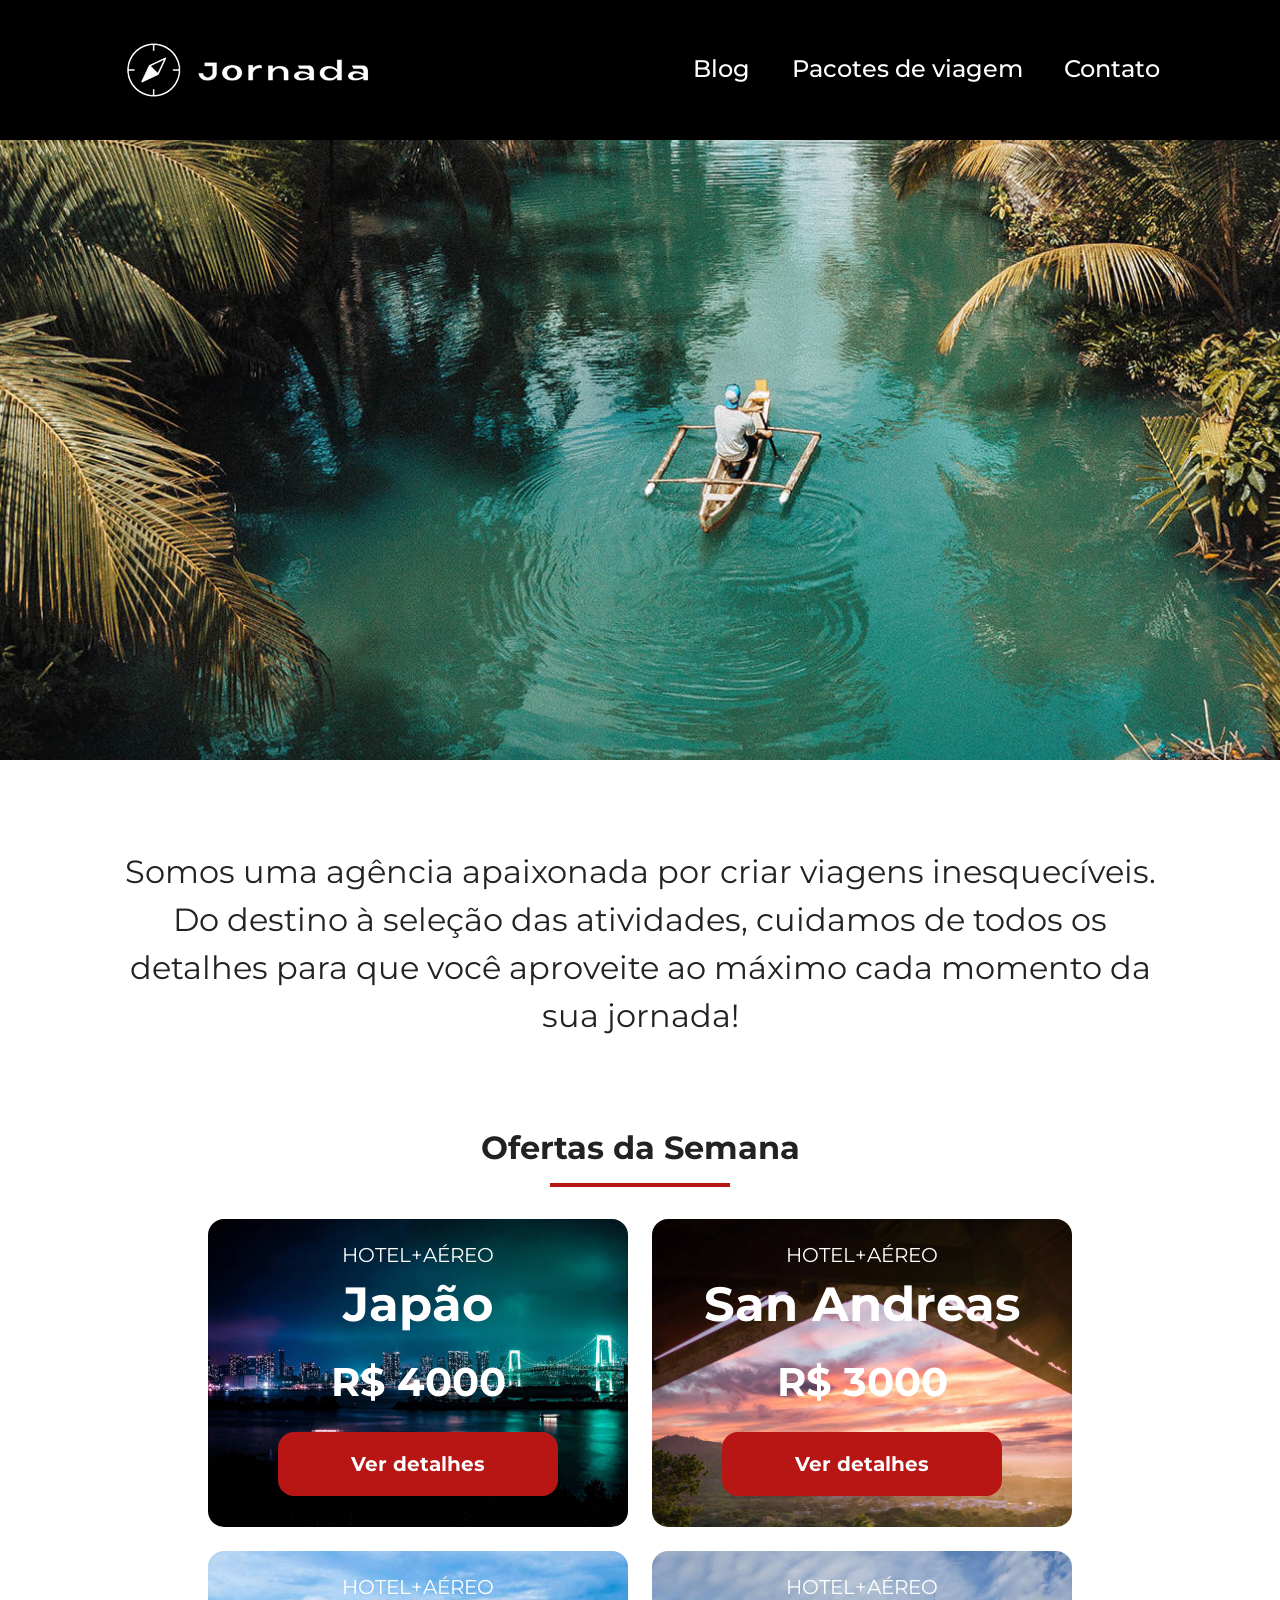
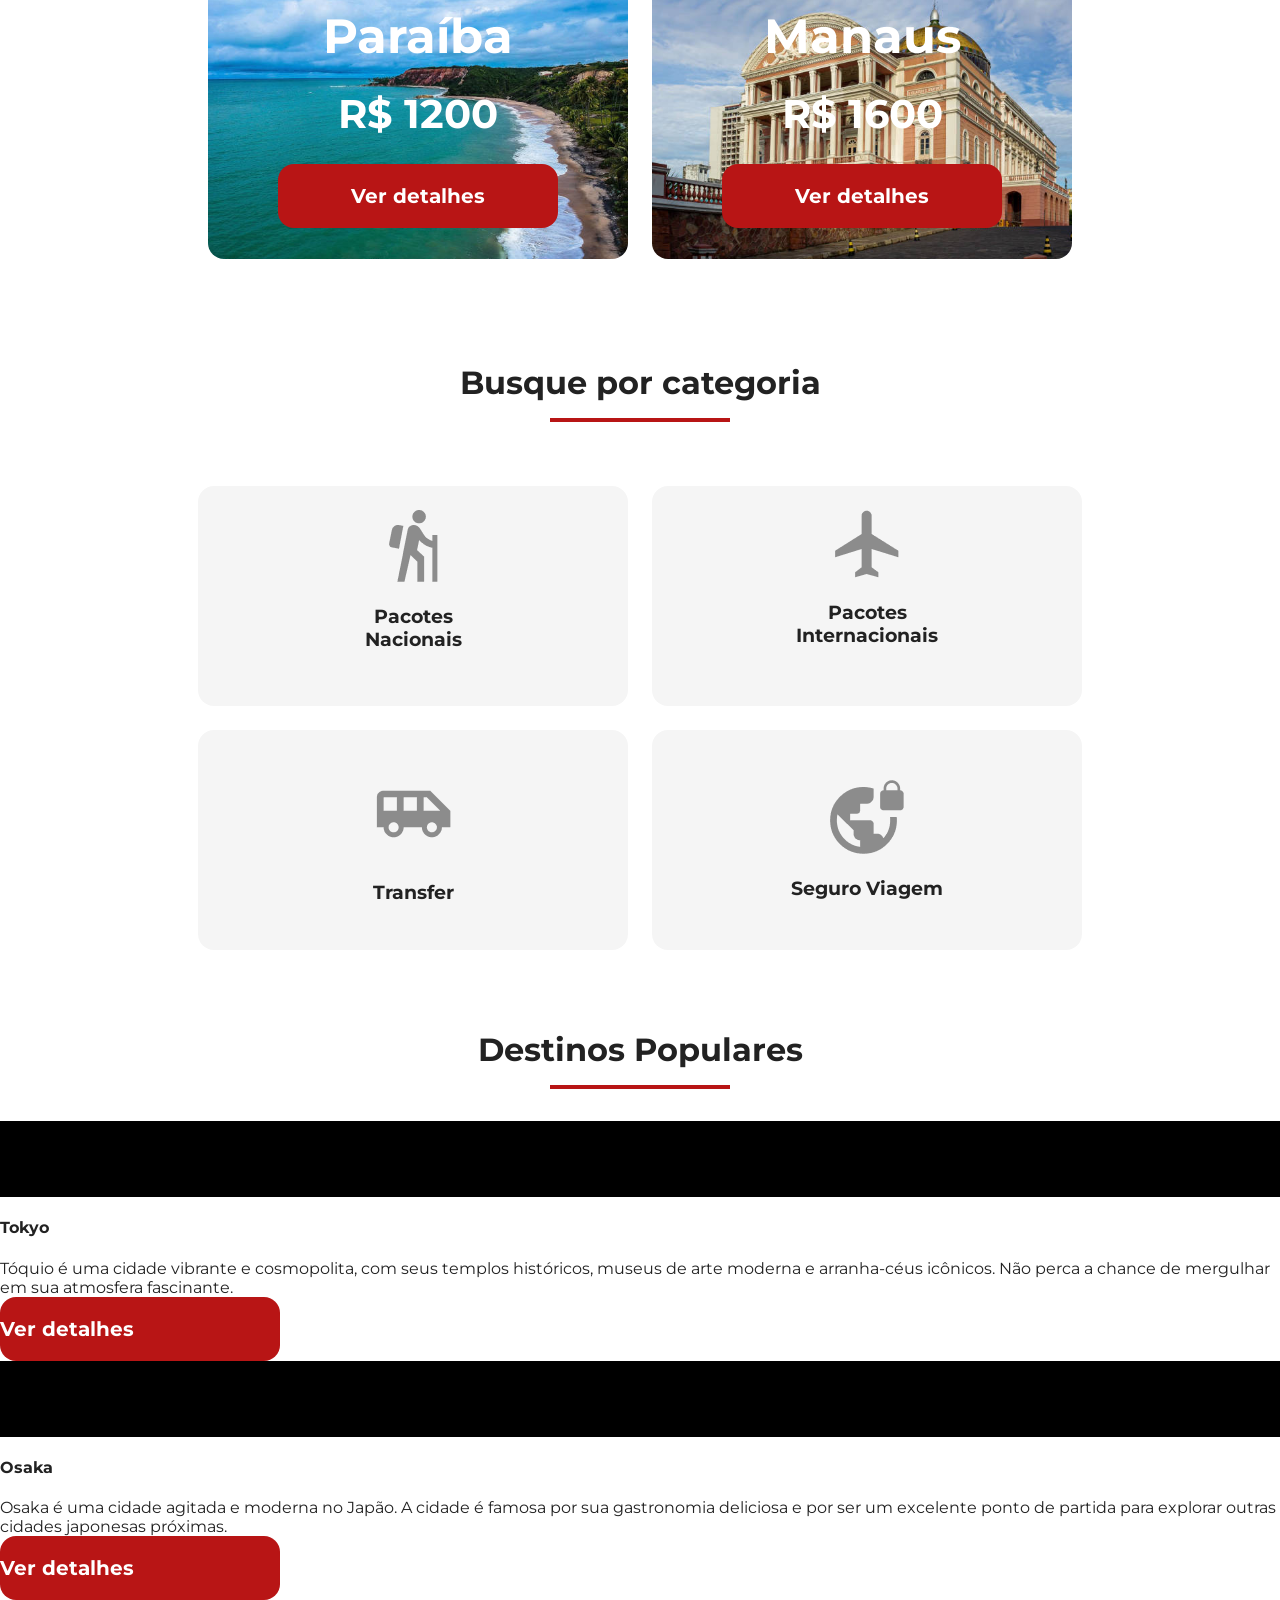
==== index.html @ 2792aed5 "Cria a estrutura de destinos" ====
<!doctype html>
<html lang="pt-br">
  <head>
    <meta charset="UTF-8" />
    <meta name="viewport" content="width=device-width, initial-scale=1.0" />
    <link rel="stylesheet" href="./css/style.css" />
    <link rel="icon" href="favico.svg" />
    <title>Jornada Viagens</title>
  </head>
  <body>
    <header>
      <a class="logo" href="index.html" title="voltar para a página inicial">
        <img
          class="img-mobile"
          src="img/bussola-jornada-branco.png"
          alt="Bussola do logo Jornada Viagens na cor branca"
        />
        <img
          class="img-desktop"
          src="img/bussola-texto-jornada-branco.png"
          alt="Logo Jornada Viagens mais texto na cor branca"
        />
      </a>
      <div class="navigation-menu">
        <label for="menu">
          <img src="img/menu.png" alt="menu" />
        </label>
        <input type="checkbox" id="menu" hidden />
        <nav>
          <ul class="list-links">
            <li>
              <a href="blog.html" target="_blank" title="Acessar Blog">Blog</a>
            </li>
            <li>
              <a
                href="pacotes.html"
                target="_blank"
                title="Acessar Pacotes de viagem"
                >Pacotes de viagem</a
              >
            </li>
            <li>
              <a href="contato.html" target="_blank" title="Acessar Contato"
                >Contato</a
              >
            </li>
          </ul>
        </nav>
      </div>
    </header>
    <section class="hero">
      <div class="hero-img"></div>
      <h2>
        Somos uma agência apaixonada por criar viagens inesquecíveis. Do destino
        à seleção das atividades, cuidamos de todos os detalhes para que você
        aproveite ao máximo cada momento da sua jornada!
      </h2>
    </section>
    <section class="offers">
      <div class="section-title">
        <h2>Ofertas da Semana</h2>
        <hr />
      </div>
      <div class="offers-cards">
        <article class="card japao">
          <header>
            <p>HOTEL+AÉREO</p>
            <h3>Japão <br /><span>R$ 4000</span></h3>
          </header>
          <footer>
            <a href="#" class="button">Ver detalhes</a>
          </footer>
        </article>
        <article class="card san-andreas">
          <header>
            <p>HOTEL+AÉREO</p>
            <h3>San Andreas <br /><span>R$ 3000</span></h3>
          </header>
          <footer>
            <a href="#" class="button">Ver detalhes</a>
          </footer>
        </article>
        <article class="card paraiba">
          <header>
            <p>HOTEL+AÉREO</p>
            <h3>Paraíba <br /><span>R$ 1200</span></h3>
          </header>
          <footer>
            <a href="#" class="button">Ver detalhes</a>
          </footer>
        </article>
        <article class="card manaus">
          <header>
            <p>HOTEL+AÉREO</p>
            <h3>Manaus <br /><span>R$ 1600</span></h3>
          </header>
          <footer>
            <a href="#" class="button">Ver detalhes</a>
          </footer>
        </article>
      </div>
    </section>
    <section class="categories">
      <div class="section-title">
        <h2>Busque por categoria</h2>
        <hr />
      </div>
      <div class="categories-cards">
        <a
          class="card"
          href="#"
          target="_blank"
          title="Busque pela categoria Pacotes Nacionais"
        >
          <img
            src="img/icone-caminhada.png"
            alt="Icone cinza representando uma pessoa fazendo tracking"
          />

          <h3>
            Pacotes <br />
            Nacionais
          </h3>
        </a>
        <a
          class="card"
          href="#"
          target="_blank"
          title="busque pela categoria Pacotes Internacionais"
        >
          <img
            src="img/icone-aviao.png"
            alt="Icone cinza representando um avião"
          />
          <h3>
            Pacotes <br />
            Internacionais
          </h3>
        </a>
        <a
          class="card single-line transfer"
          href="#"
          target="_blank"
          title="busque pela categoria transferencia"
        >
          <img
            src="img/icone-onibus.png"
            alt="Icone cinza representando um onibus"
          />
          <h3>Transfer</h3>
        </a>
        <a
          class="card single-line"
          href="#"
          target="_blank"
          title="busque pela categoria seguro viagem"
        >
          <img
            src="img/icone-planeta.png"
            alt="Icone cinza representando o planeta terra com um cadeado acima do lado direito"
          />
          <h3>Seguro Viagem</h3>
        </a>
      </div>
    </section>
    <section class="popular-destinations">
      <div class="section-title">
        <h2>Destinos Populares</h2>
        <hr />
      </div>
      <div class="destination-items">
        <article class="item">
          <header>
            <div class="img-item"></div>
          </header>
          <h4>Tokyo</h4>
          <p>
            Tóquio é uma cidade vibrante e cosmopolita, com seus templos
            históricos, museus de arte moderna e arranha-céus icônicos. Não
            perca a chance de mergulhar em sua atmosfera fascinante.
          </p>
          <footer>
            <a href="#" class="button">Ver detalhes</a>
          </footer>
        </article>
        <article class="item">
          <header>
            <div class="img-item"></div>
          </header>
          <h4>Osaka</h4>
          <p>
            Osaka é uma cidade agitada e moderna no Japão. A cidade é famosa por
            sua gastronomia deliciosa e por ser um excelente ponto de partida
            para explorar outras cidades japonesas próximas.
          </p>
          <footer>
            <a href="#" class="button">Ver detalhes</a>
          </footer>
        </article>
      </div>
    </section>
  </body>
</html>
---- css/style.css ----
@import url(global.css);
@import url(header.css);
@import url(hero.css);
@import url(offers.css);
@import url(categories.css);
@import url(destinations.css);
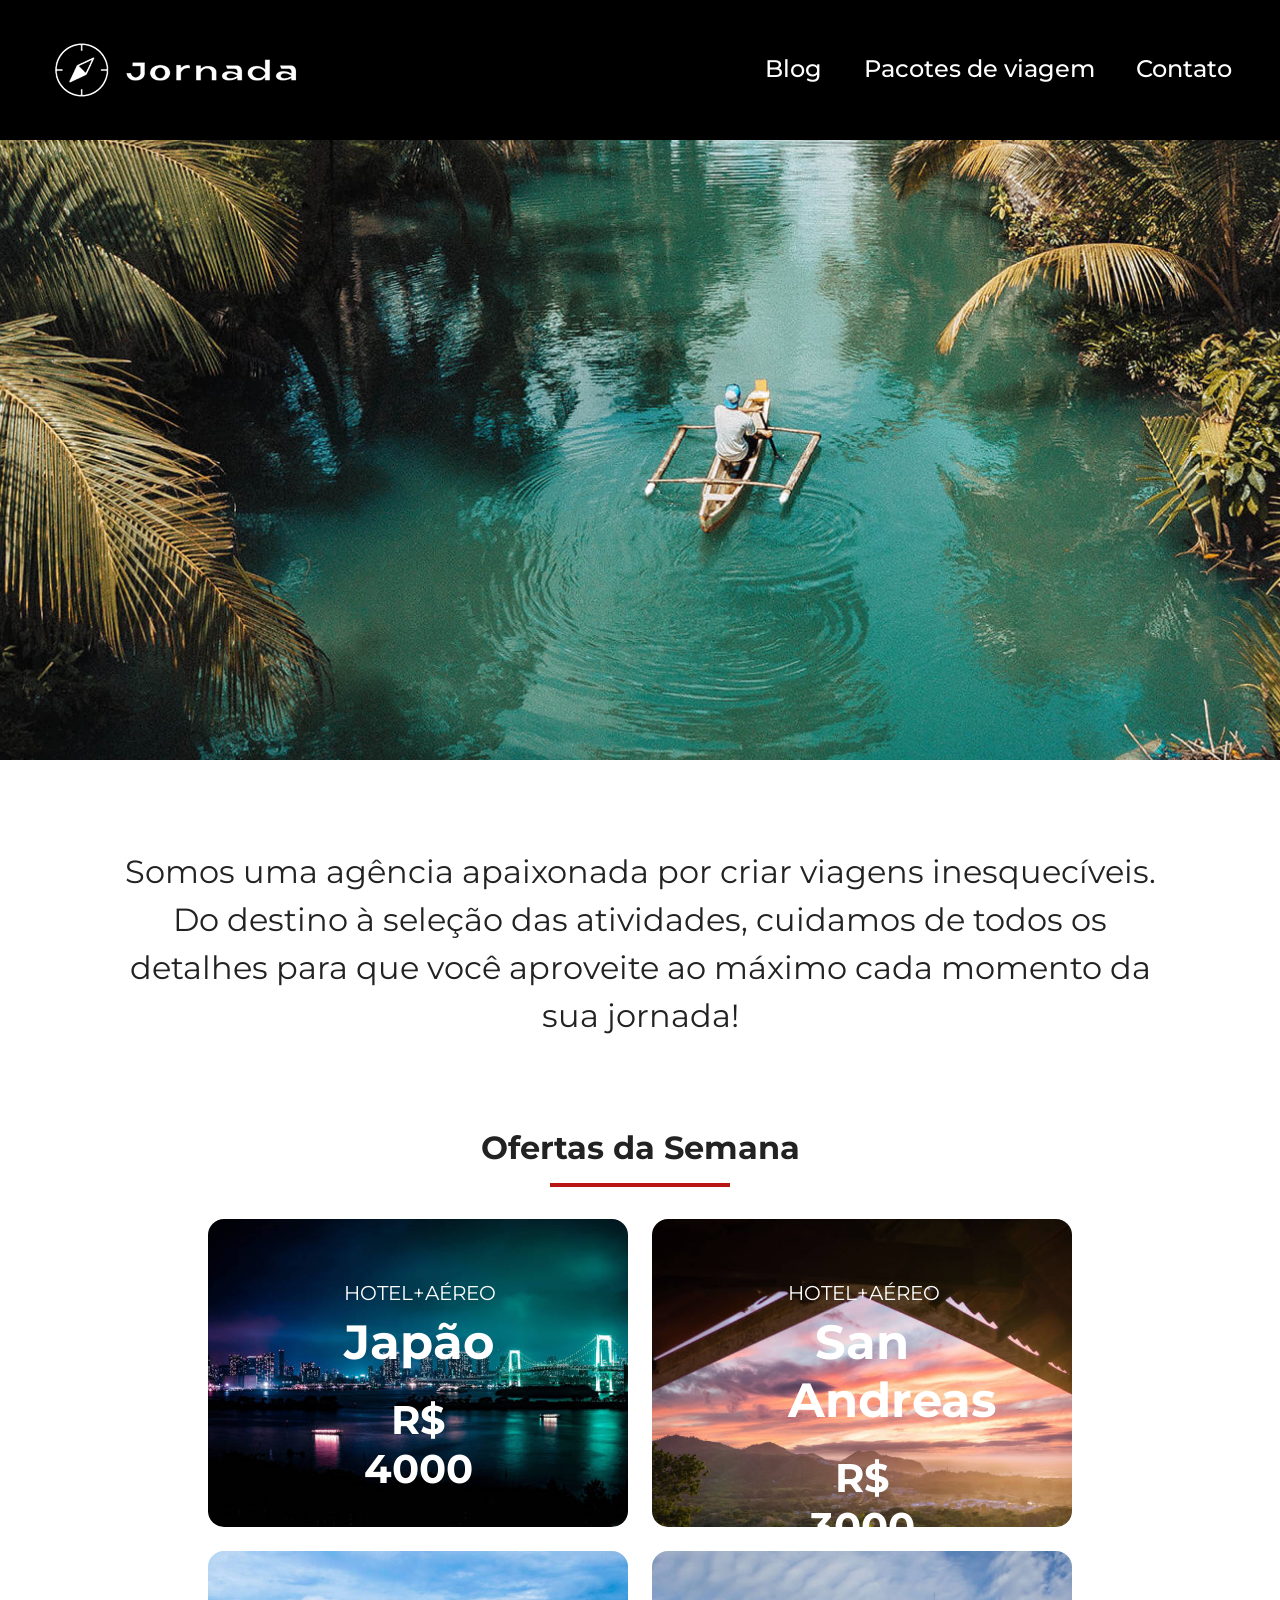
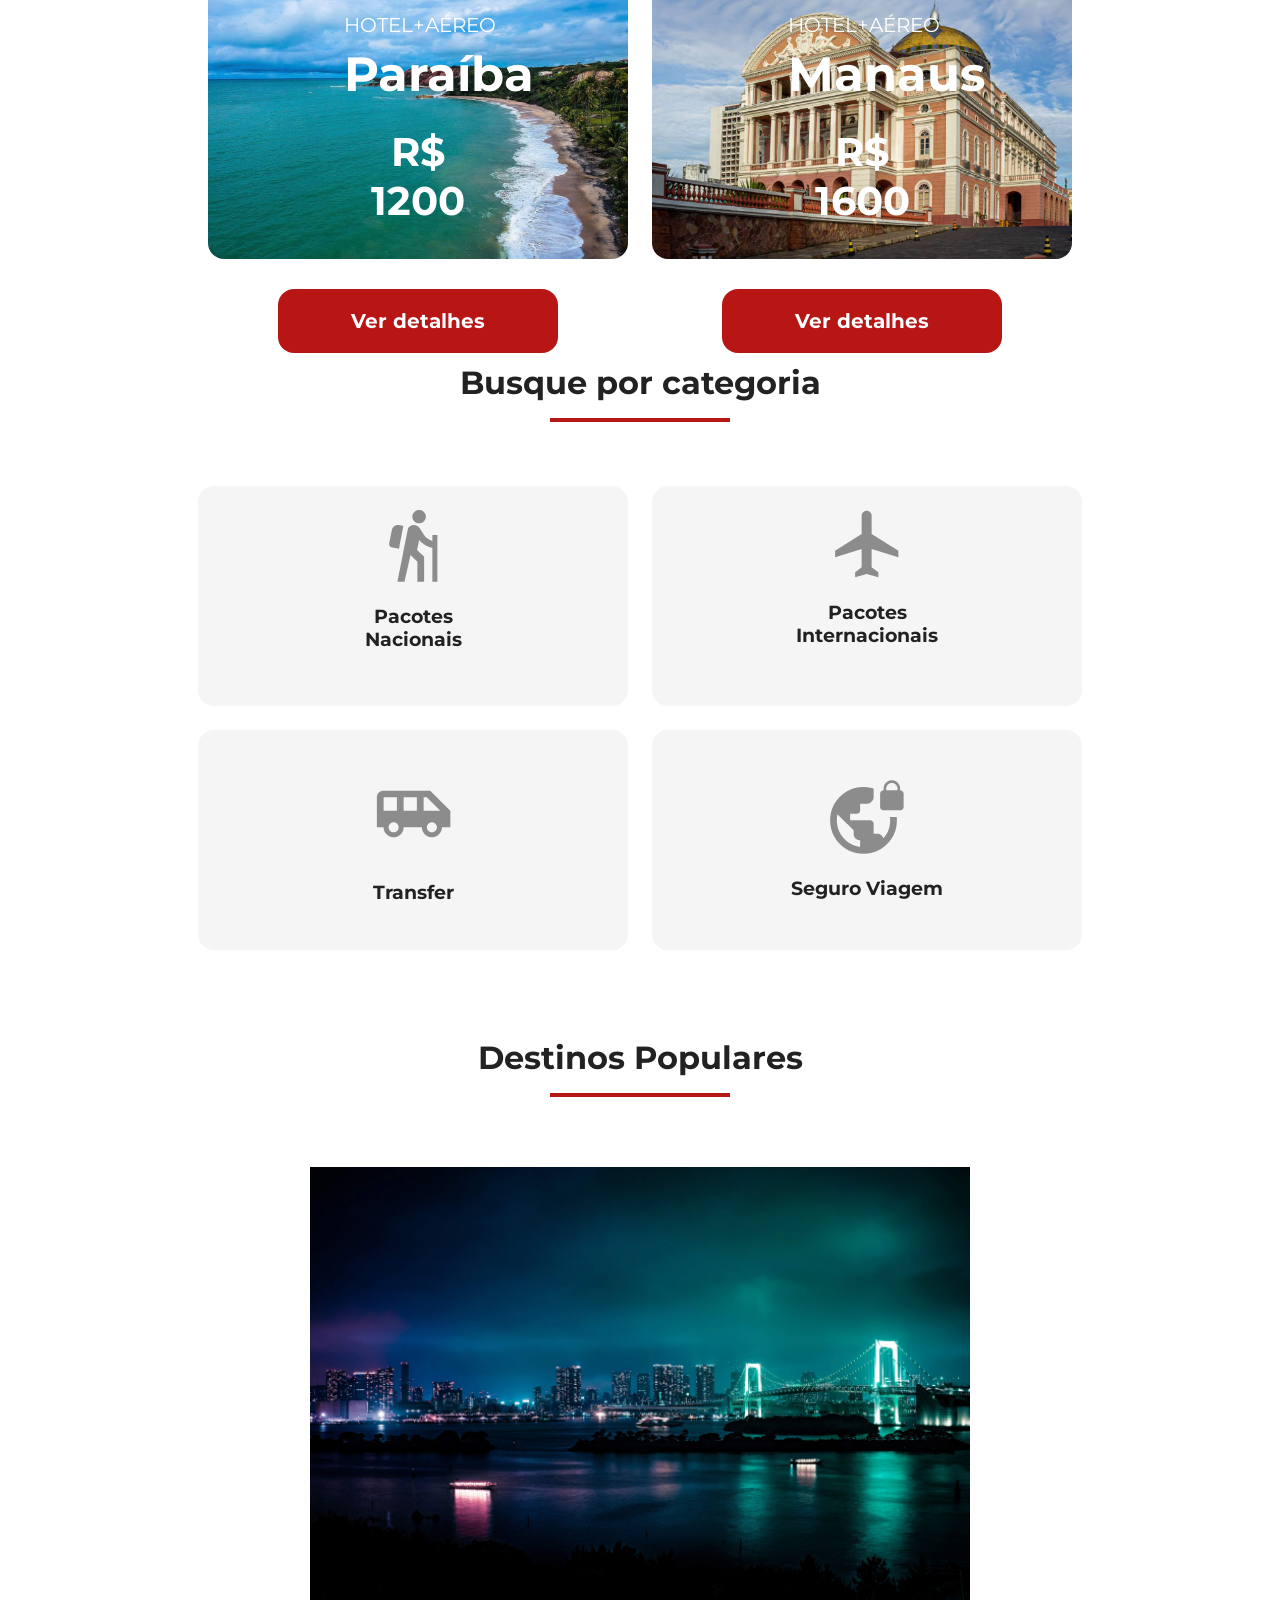
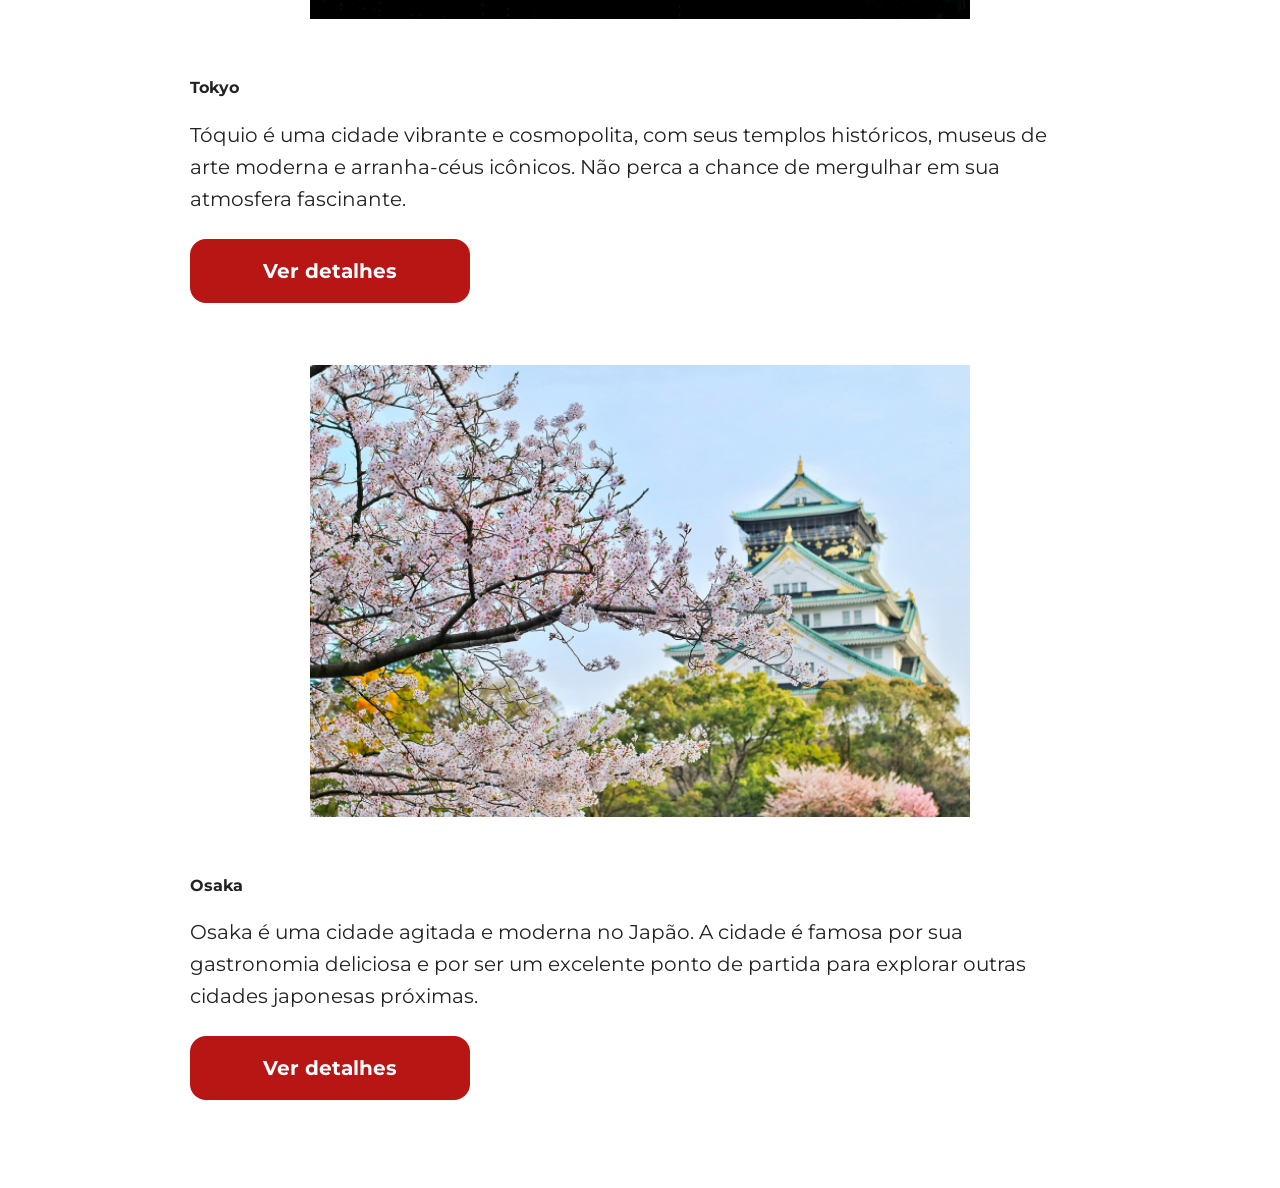
==== commit ce9ebdb4: "deifindindo secao de destinos populares" ====
--- a/index.html
+++ b/index.html
@@ -8,7 +8,7 @@
     <title>Jornada Viagens</title>
   </head>
   <body>
-    <header>
+    <header class="main-header">
       <a class="logo" href="index.html" title="voltar para a página inicial">
         <img
           class="img-mobile"
@@ -163,13 +163,13 @@
         </a>
       </div>
     </section>
-    <section class="popular-destinations">
+    <section class="destinations">
       <div class="section-title">
         <h2>Destinos Populares</h2>
         <hr />
       </div>
       <div class="destination-items">
-        <article class="item">
+        <article class="item tokyo">
           <header>
             <div class="img-item"></div>
           </header>
@@ -180,10 +180,16 @@
             perca a chance de mergulhar em sua atmosfera fascinante.
           </p>
           <footer>
-            <a href="#" class="button">Ver detalhes</a>
-          </footer>
-        </article>
-        <article class="item">
+            <a
+              href="#"
+              class="button"
+              target="_blank"
+              title="Veja mais detalhes do destino Tokyo"
+              >Ver detalhes</a
+            >
+          </footer>
+        </article>
+        <article class="item osaka">
           <header>
             <div class="img-item"></div>
           </header>
@@ -194,7 +200,13 @@
             para explorar outras cidades japonesas próximas.
           </p>
           <footer>
-            <a href="#" class="button">Ver detalhes</a>
+            <a
+              href="#"
+              class="button"
+              target="_blank"
+              title="Veja mais detalhes do destino Osaka"
+              >Ver detalhes</a
+            >
           </footer>
         </article>
       </div>
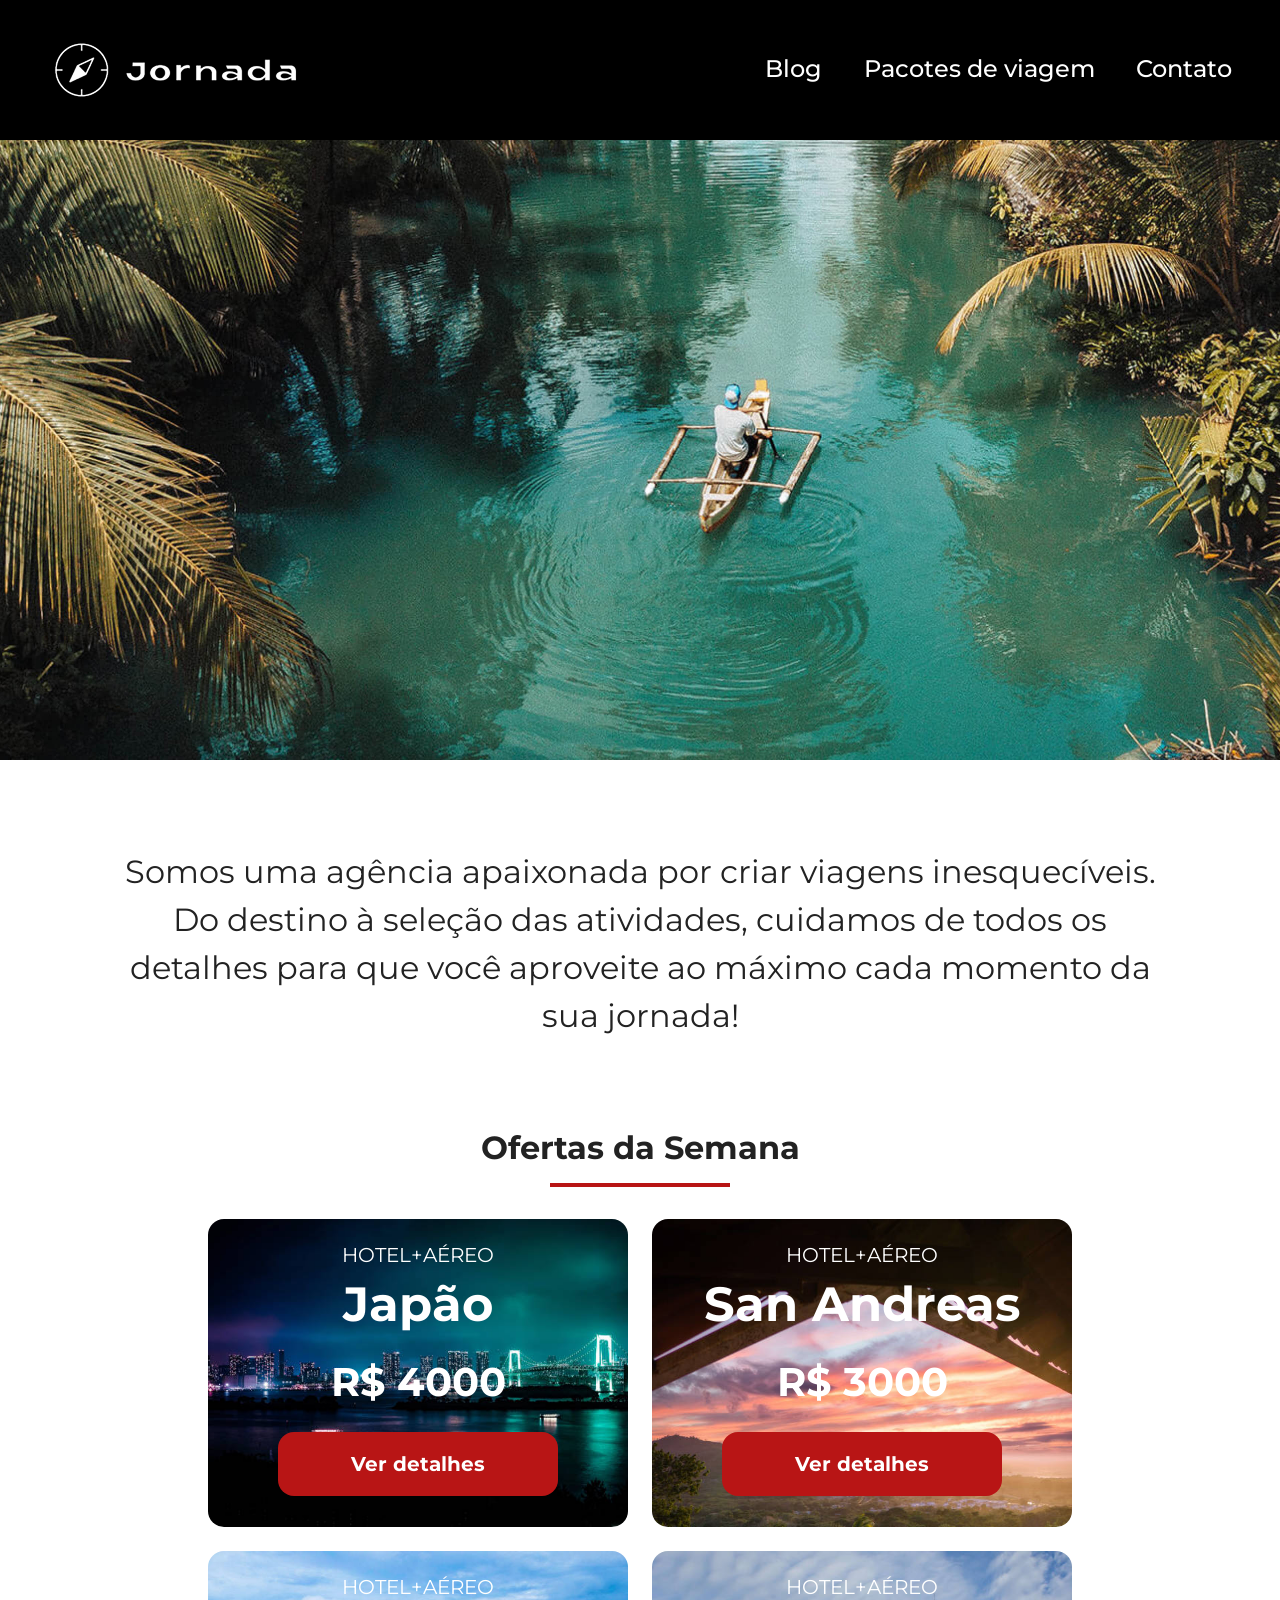
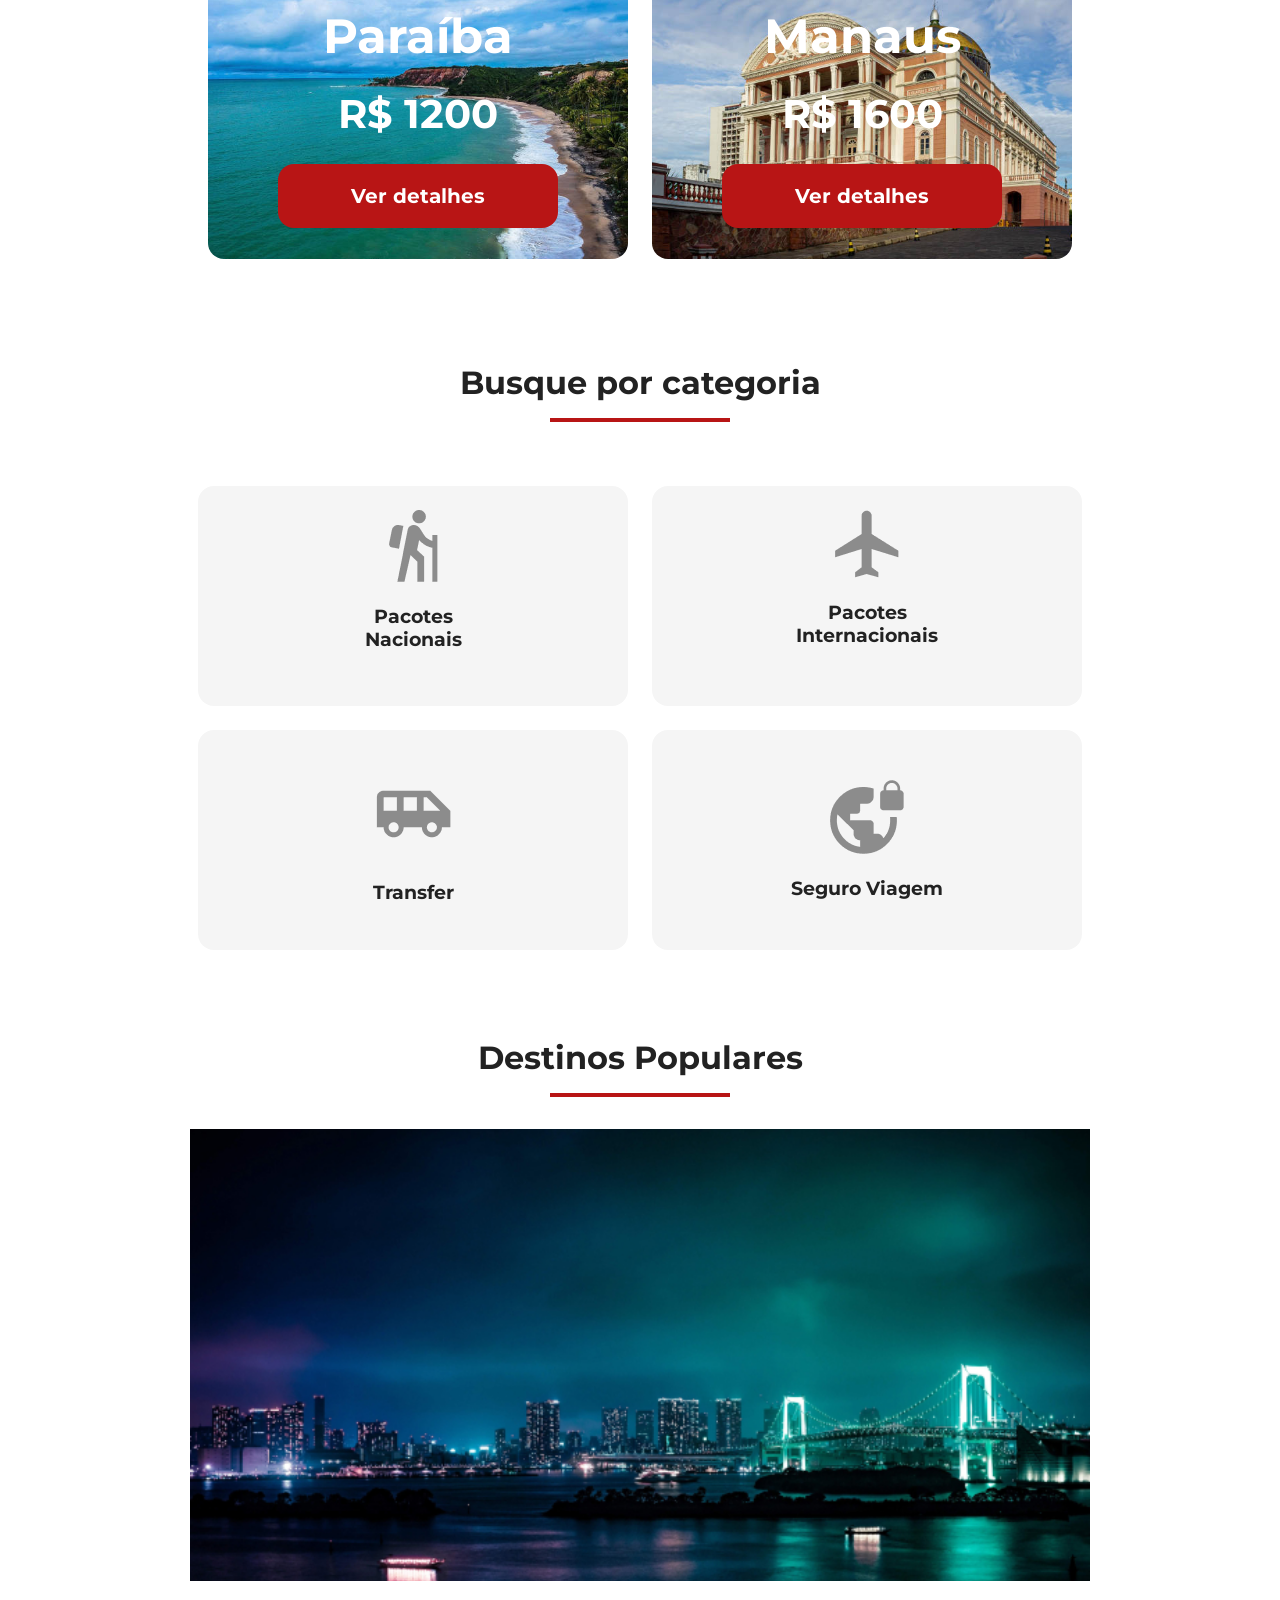
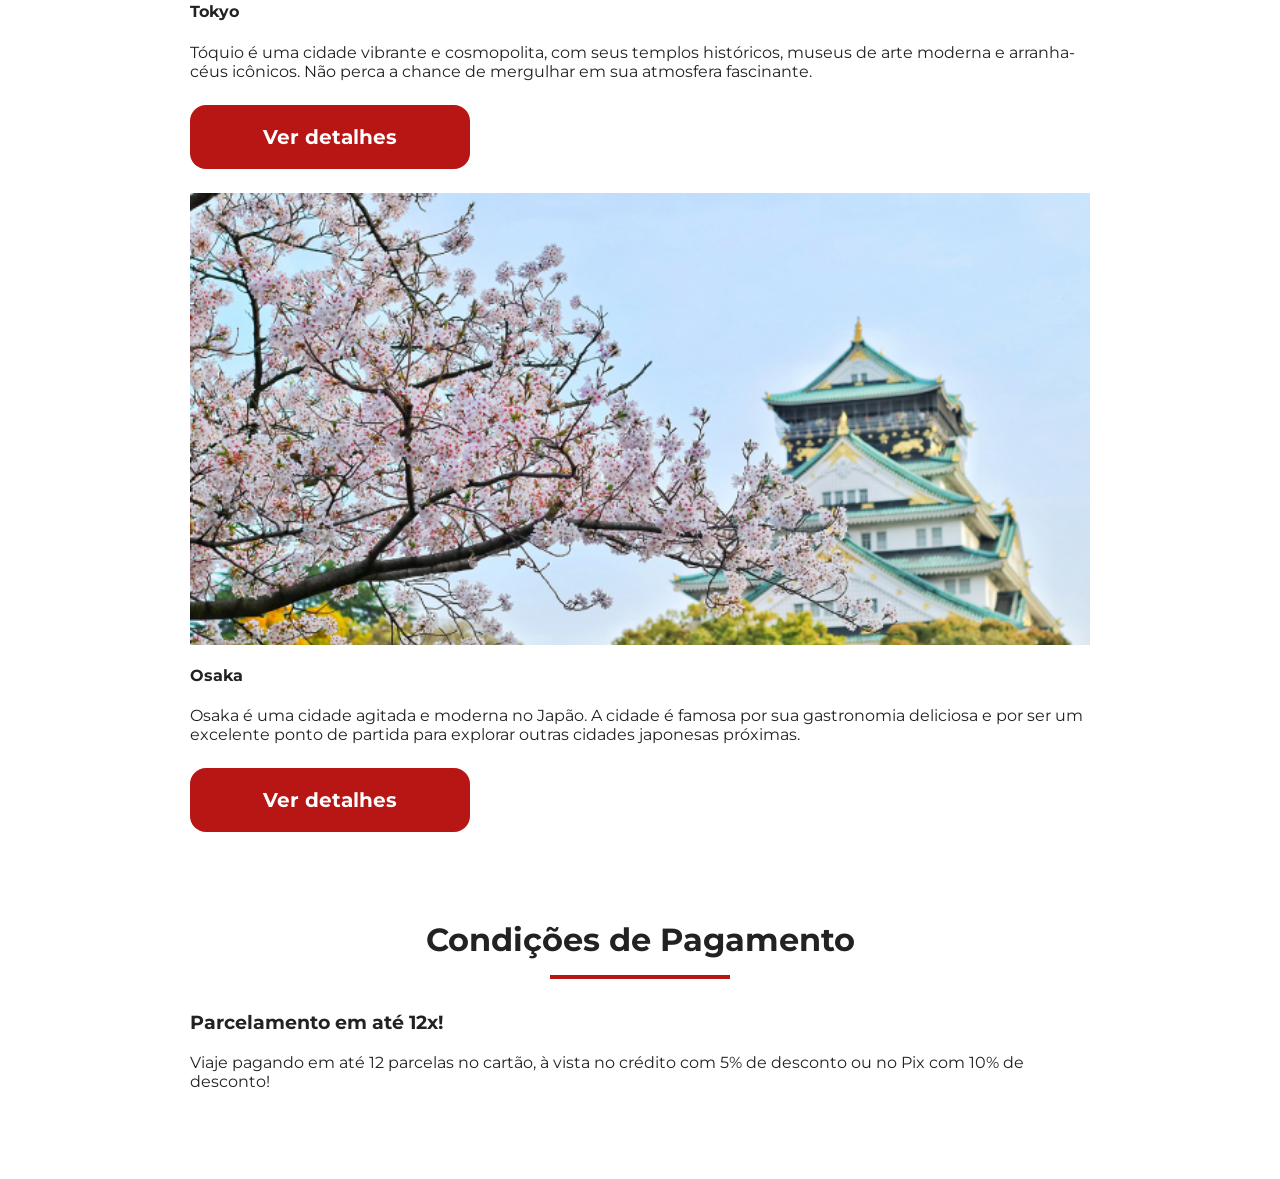
==== commit 4a2c7c31: "Adiciona estrutura da sessao de pagamentos" ====
--- a/index.html
+++ b/index.html
@@ -211,5 +211,23 @@
         </article>
       </div>
     </section>
+    <section class="payments">
+      <div class="section-title">
+        <h2>Condições de Pagamento</h2>
+        <hr />
+      </div>
+      <div class="text-content">
+        <h3>Parcelamento em até 12x!</h3>
+        <p>
+          Viaje pagando em até 12 parcelas no cartão, à vista no crédito com 5%
+          de desconto ou no Pix com 10% de desconto!
+        </p>
+      </div>
+      <div class="image-content">
+        <div class="image bag"></div>
+        <div class="image passport"></div>
+        <div class="image people"></div>
+      </div>
+    </section>
   </body>
 </html>
--- a/css/style.css
+++ b/css/style.css
@@ -3,4 +3,5 @@
 @import url(hero.css);
 @import url(offers.css);
 @import url(categories.css);
-@import url(destinations.css);+@import url(destinations.css);
+@import url(payments.css);
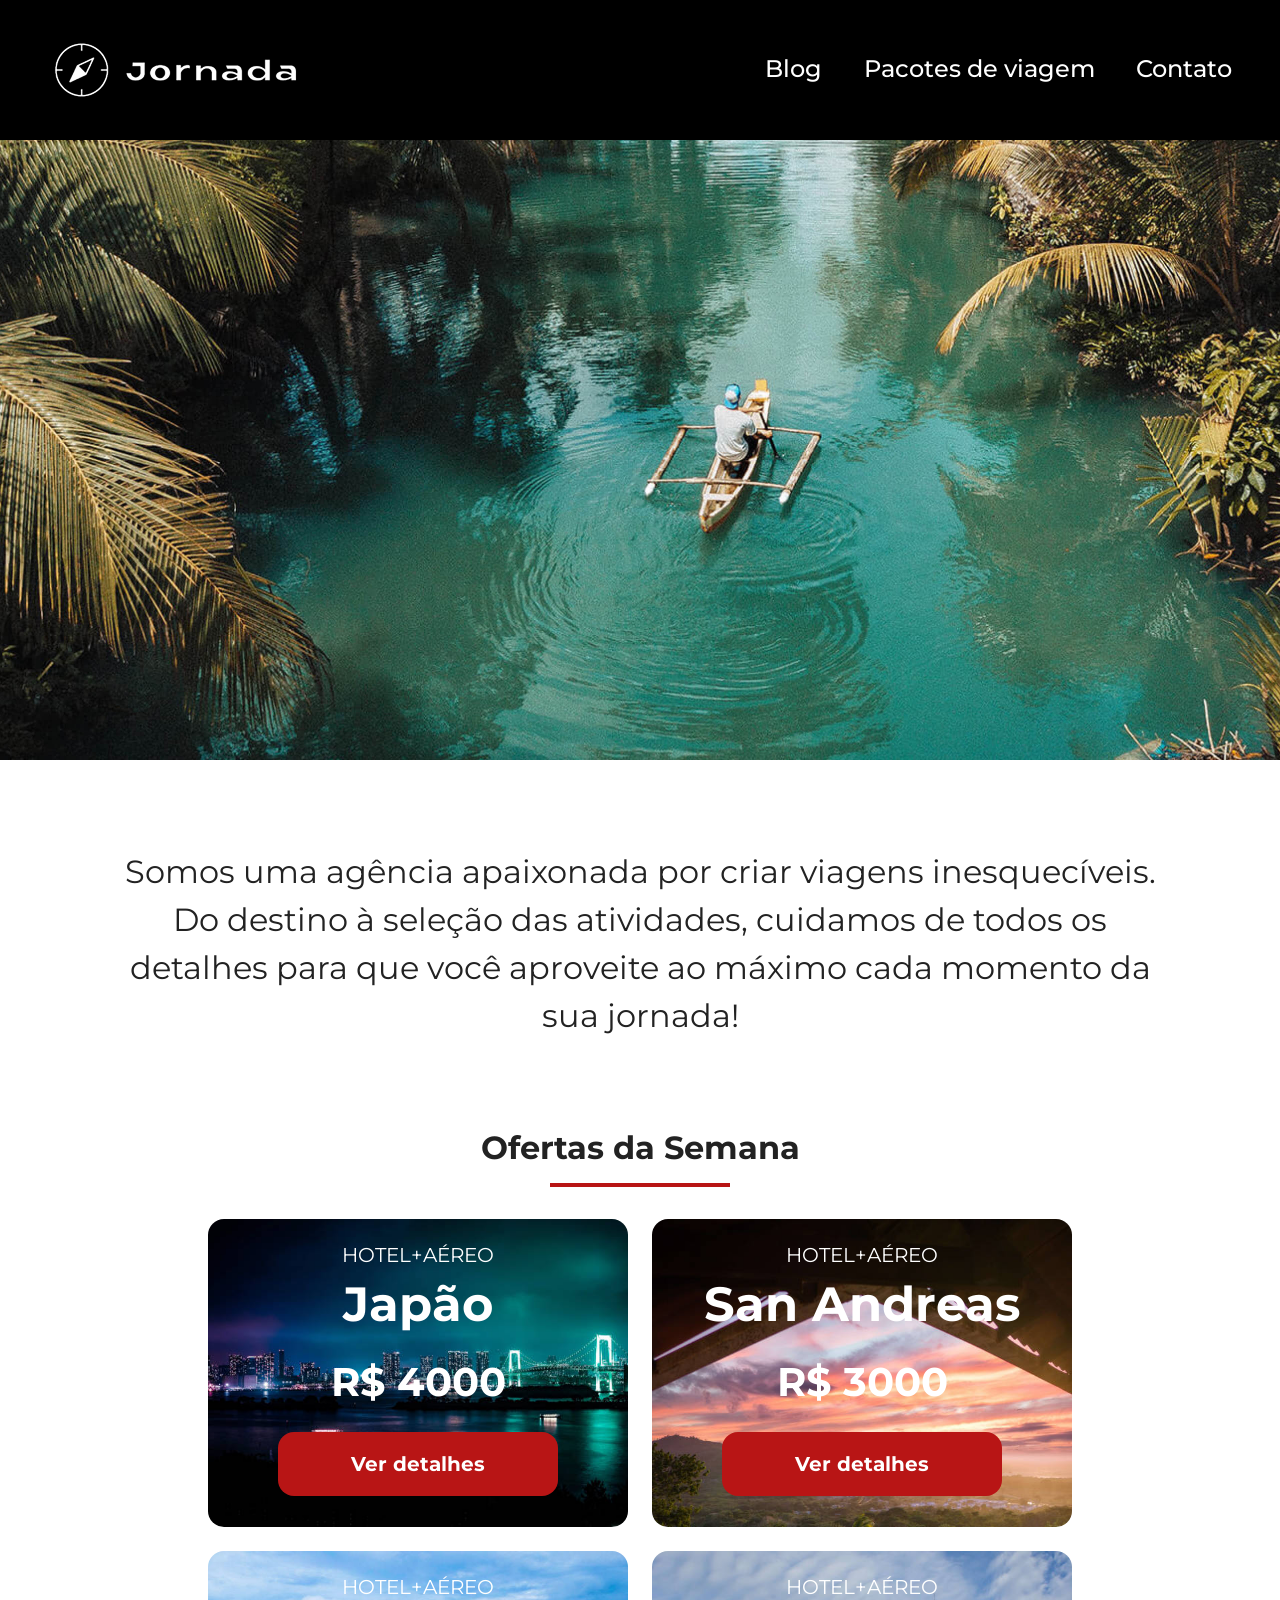
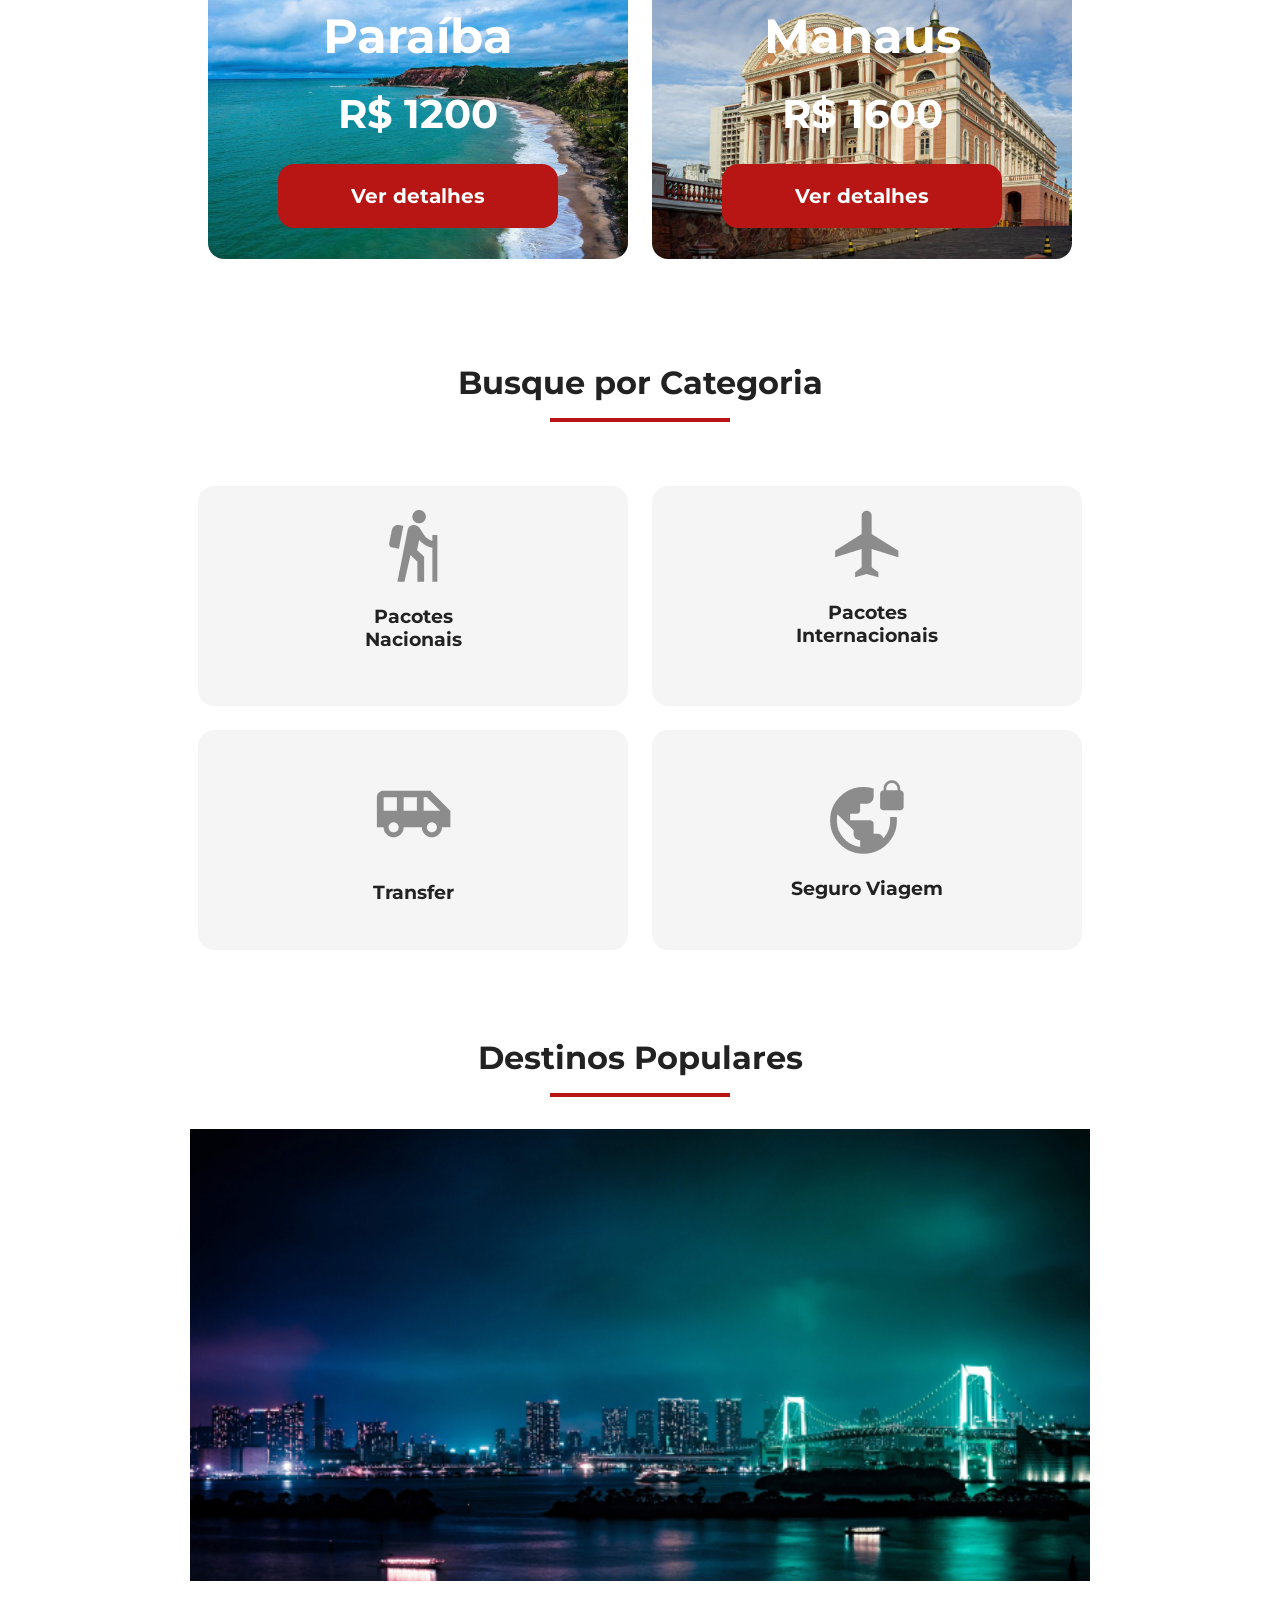
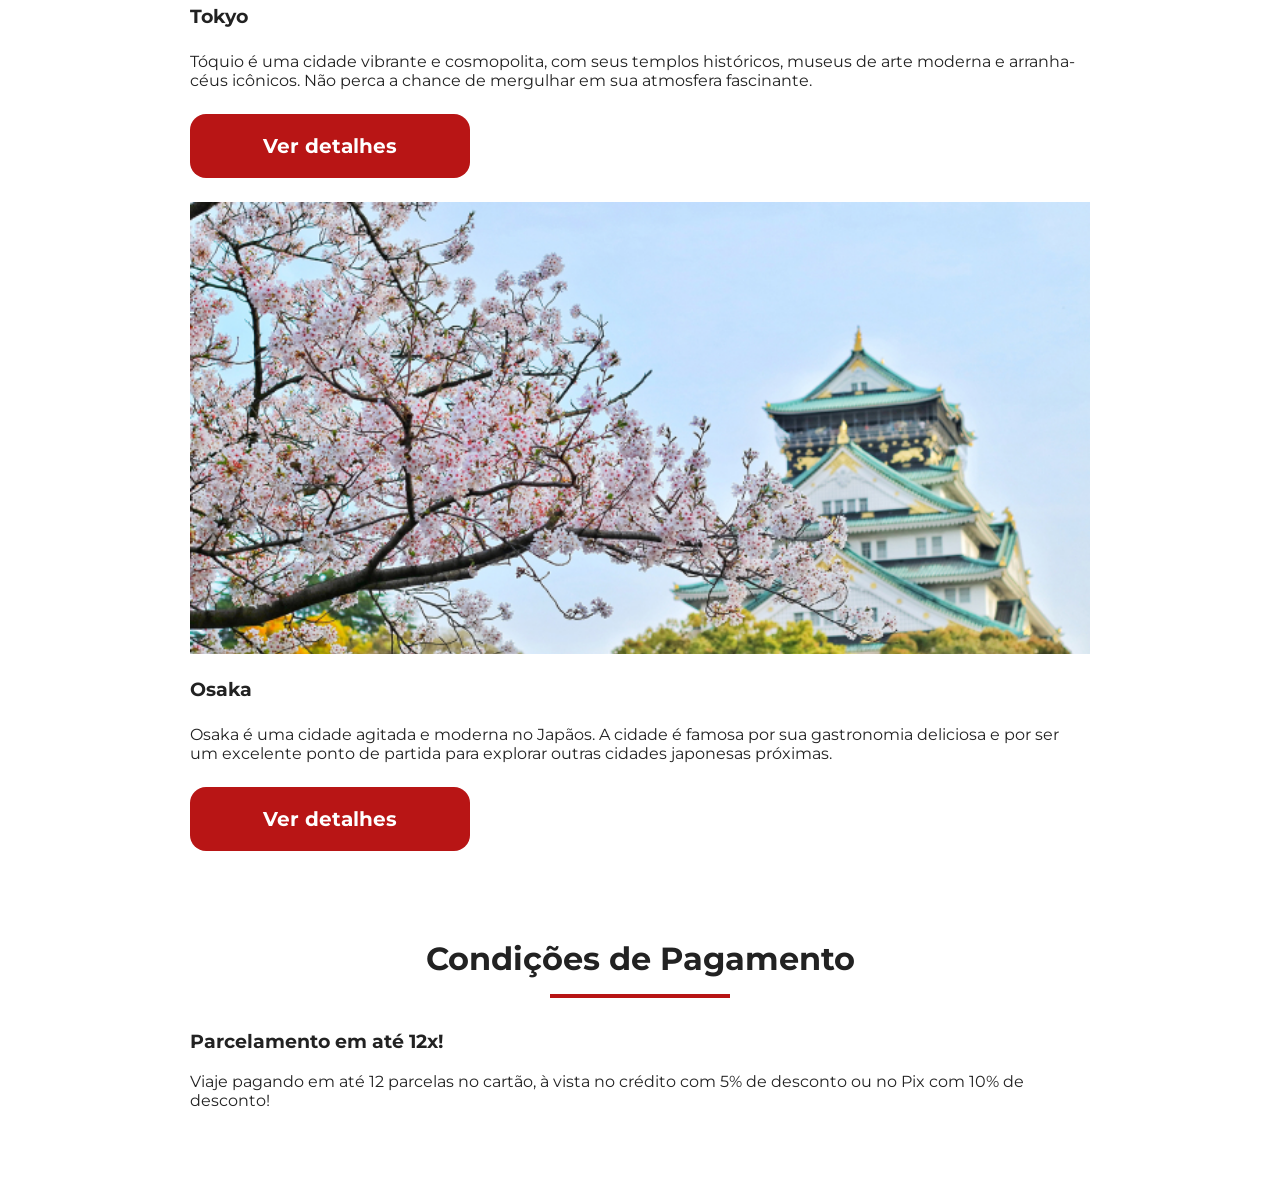
==== commit 1cd6e92a: "correcoes no codigo e responsividade" ====
--- a/index.html
+++ b/index.html
@@ -100,9 +100,9 @@
         </article>
       </div>
     </section>
-    <section class="categories">
-      <div class="section-title">
-        <h2>Busque por categoria</h2>
+     <section class="categories">
+      <div class="section-title">
+        <h2>Busque por Categoria</h2>
         <hr />
       </div>
       <div class="categories-cards">
@@ -114,25 +114,25 @@
         >
           <img
             src="img/icone-caminhada.png"
-            alt="Icone cinza representando uma pessoa fazendo tracking"
-          />
-
-          <h3>
-            Pacotes <br />
+            alt="ícone cinza representando uma pessoa fazendo tracking"
+          />
+          <h3 class="content-title">
+            Pacotes<br />
             Nacionais
           </h3>
         </a>
+
         <a
           class="card"
           href="#"
           target="_blank"
-          title="busque pela categoria Pacotes Internacionais"
+          title="Busque pela categoria Pacotes Internacionais"
         >
           <img
             src="img/icone-aviao.png"
-            alt="Icone cinza representando um avião"
-          />
-          <h3>
+            alt="ícone cinza representando um avião"
+          />
+          <h3 class="content-title">
             Pacotes <br />
             Internacionais
           </h3>
@@ -141,25 +141,25 @@
           class="card single-line transfer"
           href="#"
           target="_blank"
-          title="busque pela categoria transferencia"
+          title="Busque pela categoria Transfer"
         >
           <img
             src="img/icone-onibus.png"
-            alt="Icone cinza representando um onibus"
-          />
-          <h3>Transfer</h3>
+            alt="ícone cinza representando um ônibus"
+          />
+          <h3 class="content-title">Transfer</h3>
         </a>
         <a
           class="card single-line"
           href="#"
           target="_blank"
-          title="busque pela categoria seguro viagem"
+          title="Busque pela categoria Seguro Viagem"
         >
           <img
             src="img/icone-planeta.png"
-            alt="Icone cinza representando o planeta terra com um cadeado acima do lado direito"
-          />
-          <h3>Seguro Viagem</h3>
+            alt="ícone cinza representando o planeta terra com um cadeado"
+          />
+          <h3 class="content-title">Seguro Viagem</h3>
         </a>
       </div>
     </section>
@@ -172,9 +172,9 @@
         <article class="item tokyo">
           <header>
             <div class="img-item"></div>
-          </header>
-          <h4>Tokyo</h4>
-          <p>
+            <h3 class="content-title">Tokyo</h3>
+          </header>
+          <p class="content-text">
             Tóquio é uma cidade vibrante e cosmopolita, com seus templos
             históricos, museus de arte moderna e arranha-céus icônicos. Não
             perca a chance de mergulhar em sua atmosfera fascinante.
@@ -192,12 +192,12 @@
         <article class="item osaka">
           <header>
             <div class="img-item"></div>
-          </header>
-          <h4>Osaka</h4>
-          <p>
-            Osaka é uma cidade agitada e moderna no Japão. A cidade é famosa por
-            sua gastronomia deliciosa e por ser um excelente ponto de partida
-            para explorar outras cidades japonesas próximas.
+            <h3 class="content-title">Osaka</h3>
+          </header>
+          <p class="content-text">
+            Osaka é uma cidade agitada e moderna no Japãos. A cidade é famosa
+            por sua gastronomia deliciosa e por ser um excelente ponto de
+            partida para explorar outras cidades japonesas próximas.
           </p>
           <footer>
             <a
@@ -217,8 +217,8 @@
         <hr />
       </div>
       <div class="text-content">
-        <h3>Parcelamento em até 12x!</h3>
-        <p>
+        <h3 class="content-title">Parcelamento em até 12x!</h3>
+        <p class="content-text">
           Viaje pagando em até 12 parcelas no cartão, à vista no crédito com 5%
           de desconto ou no Pix com 10% de desconto!
         </p>
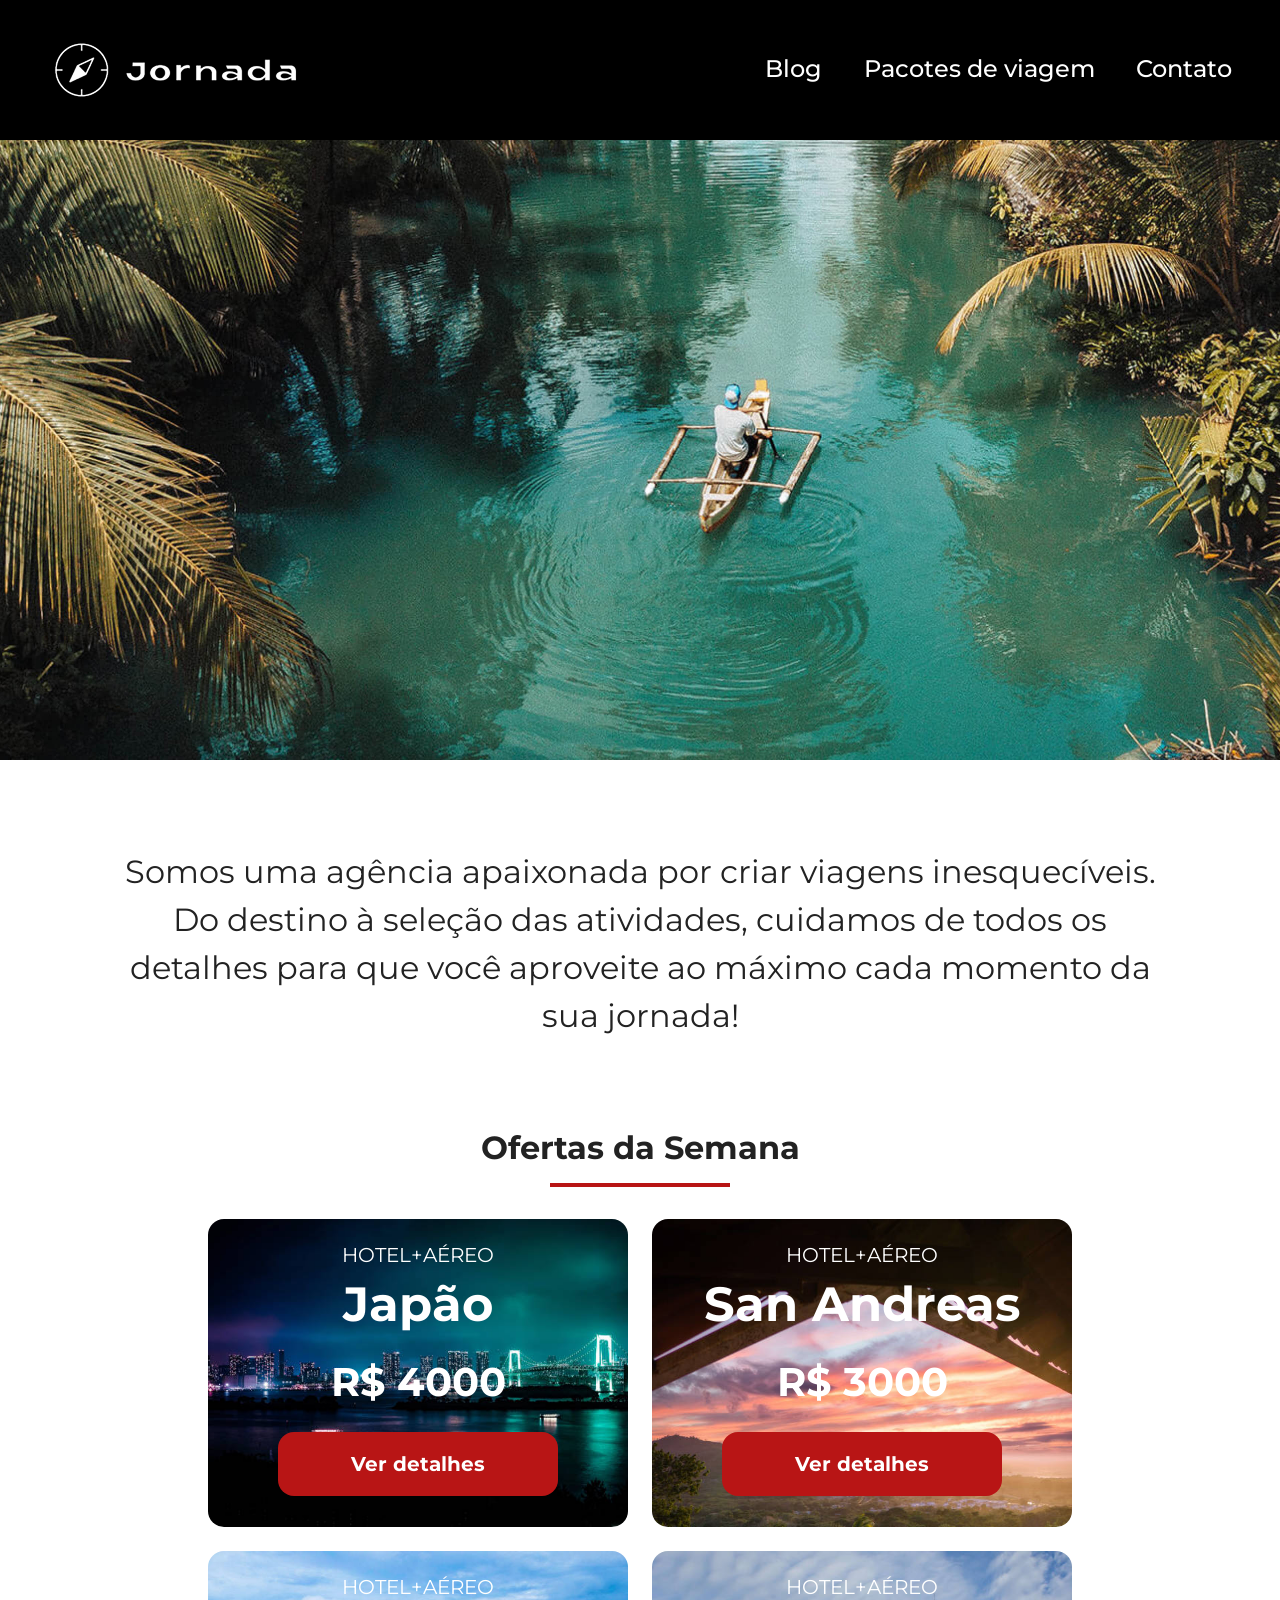
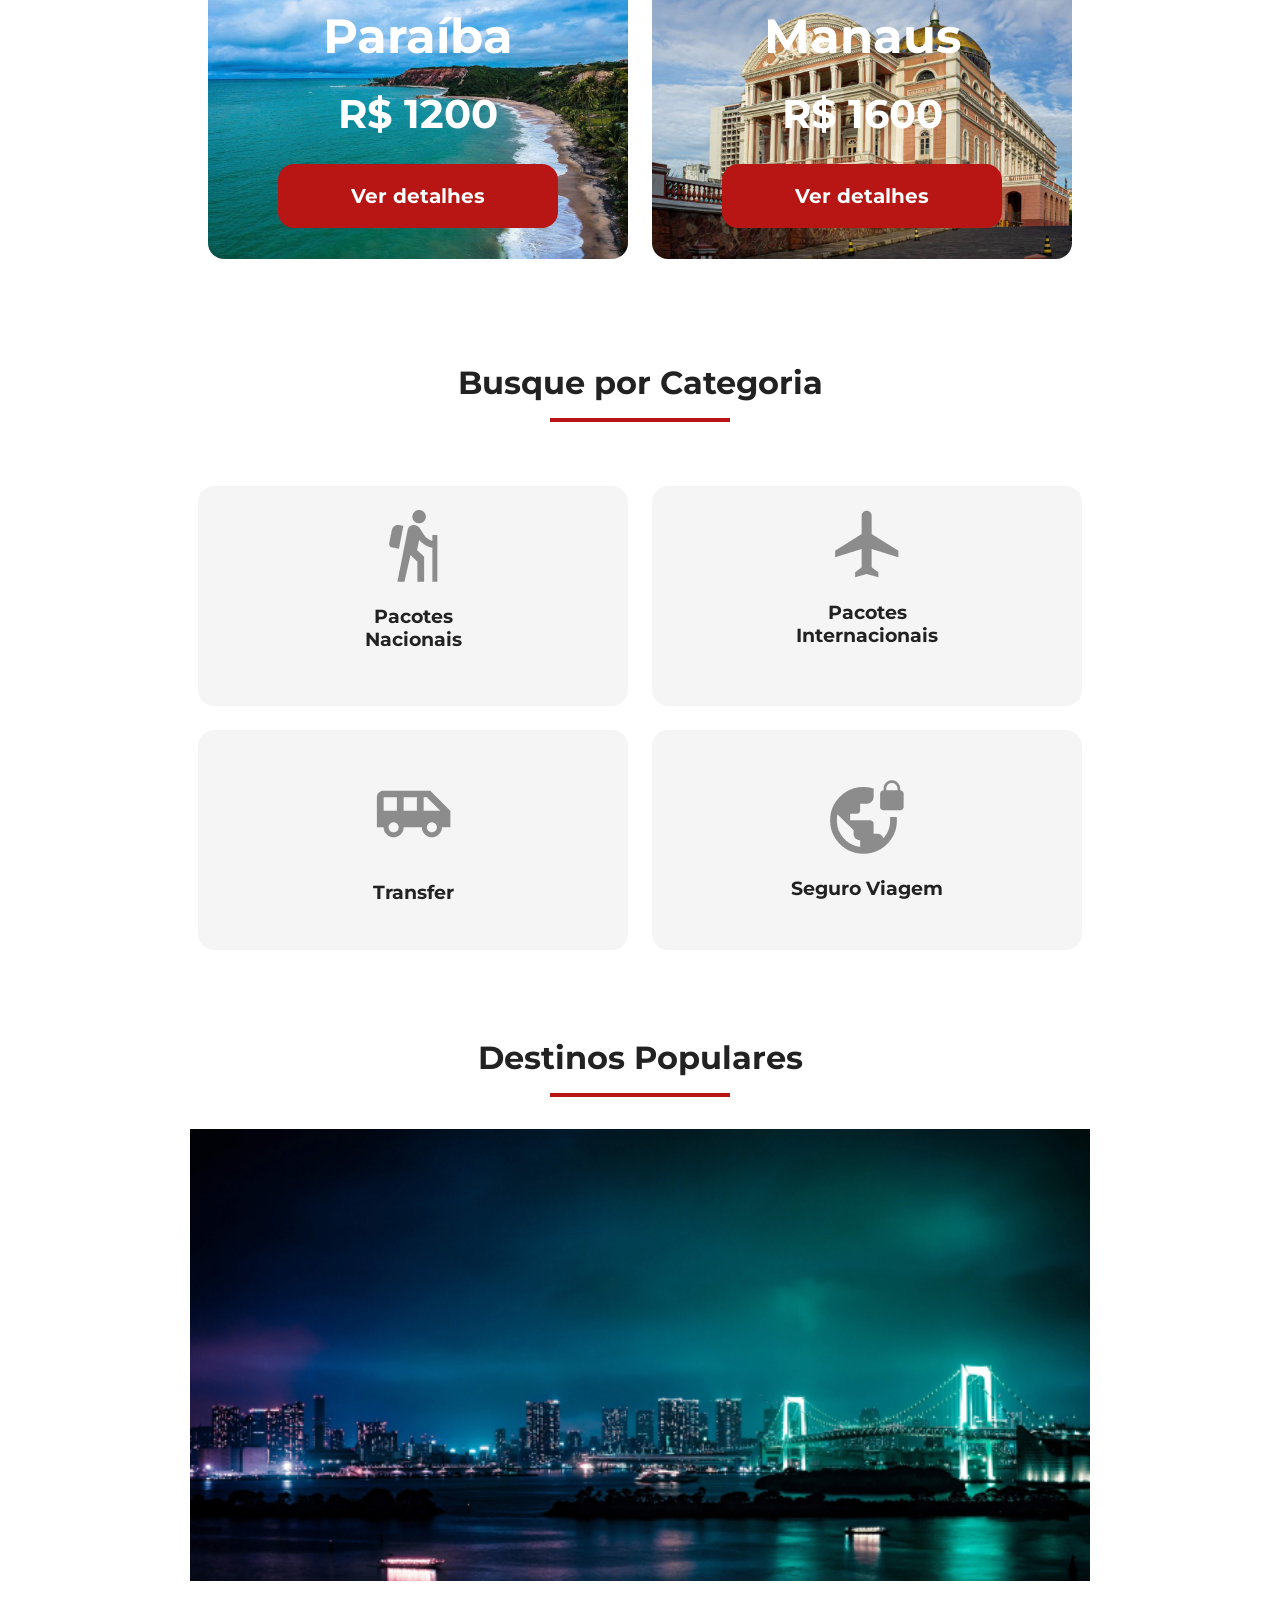
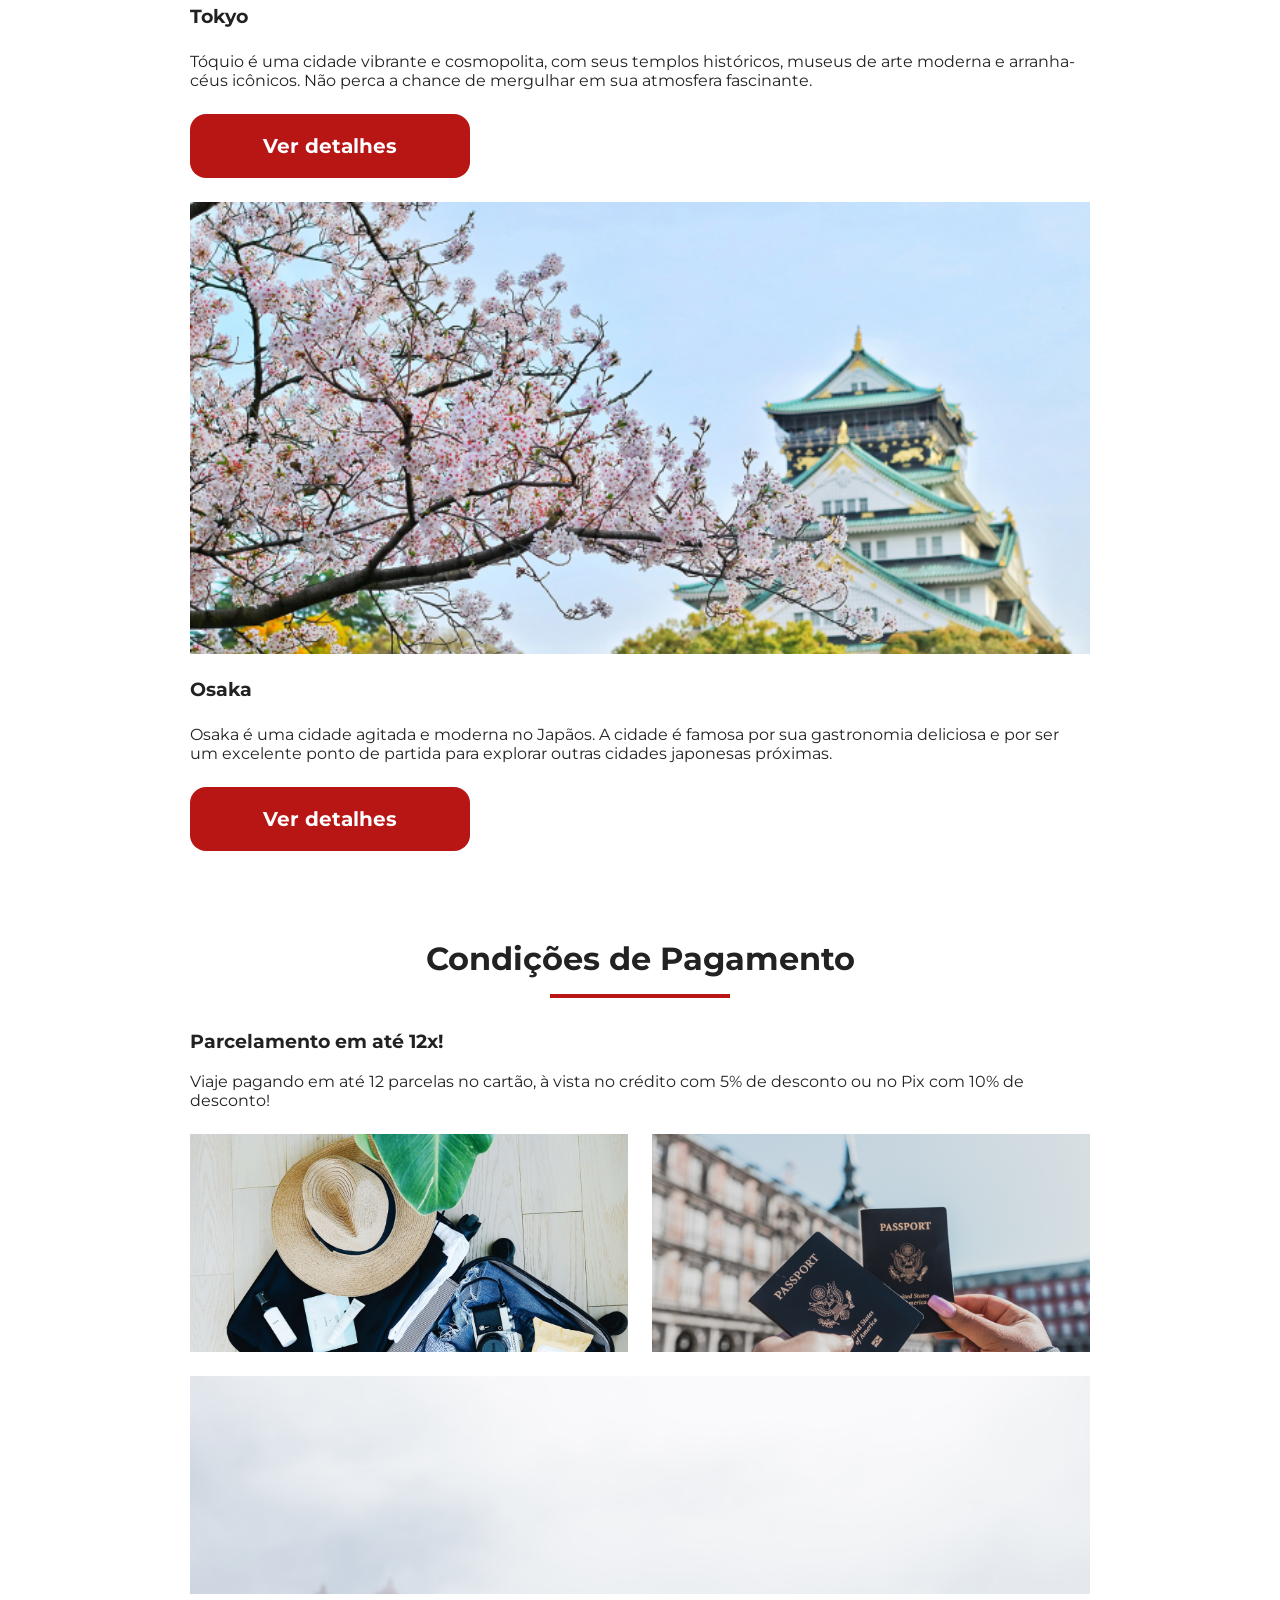
==== commit 1fae19e1: "criando css da section payments" ====
--- a/index.html
+++ b/index.html
@@ -100,7 +100,7 @@
         </article>
       </div>
     </section>
-     <section class="categories">
+    <section class="categories">
       <div class="section-title">
         <h2>Busque por Categoria</h2>
         <hr />
@@ -216,17 +216,19 @@
         <h2>Condições de Pagamento</h2>
         <hr />
       </div>
-      <div class="text-content">
-        <h3 class="content-title">Parcelamento em até 12x!</h3>
-        <p class="content-text">
-          Viaje pagando em até 12 parcelas no cartão, à vista no crédito com 5%
-          de desconto ou no Pix com 10% de desconto!
-        </p>
-      </div>
-      <div class="image-content">
-        <div class="image bag"></div>
-        <div class="image passport"></div>
-        <div class="image people"></div>
+      <div class="content-container">
+        <div class="text-content">
+          <h3 class="content-title">Parcelamento em até 12x!</h3>
+          <p class="content-text">
+            Viaje pagando em até 12 parcelas no cartão, à vista no crédito com
+            5% de desconto ou no Pix com 10% de desconto!
+          </p>
+        </div>
+        <div class="image-gallery">
+          <div class="image first"></div>
+          <div class="image second"></div>
+          <div class="image thirdy colspan-2"></div>
+        </div>
       </div>
     </section>
   </body>
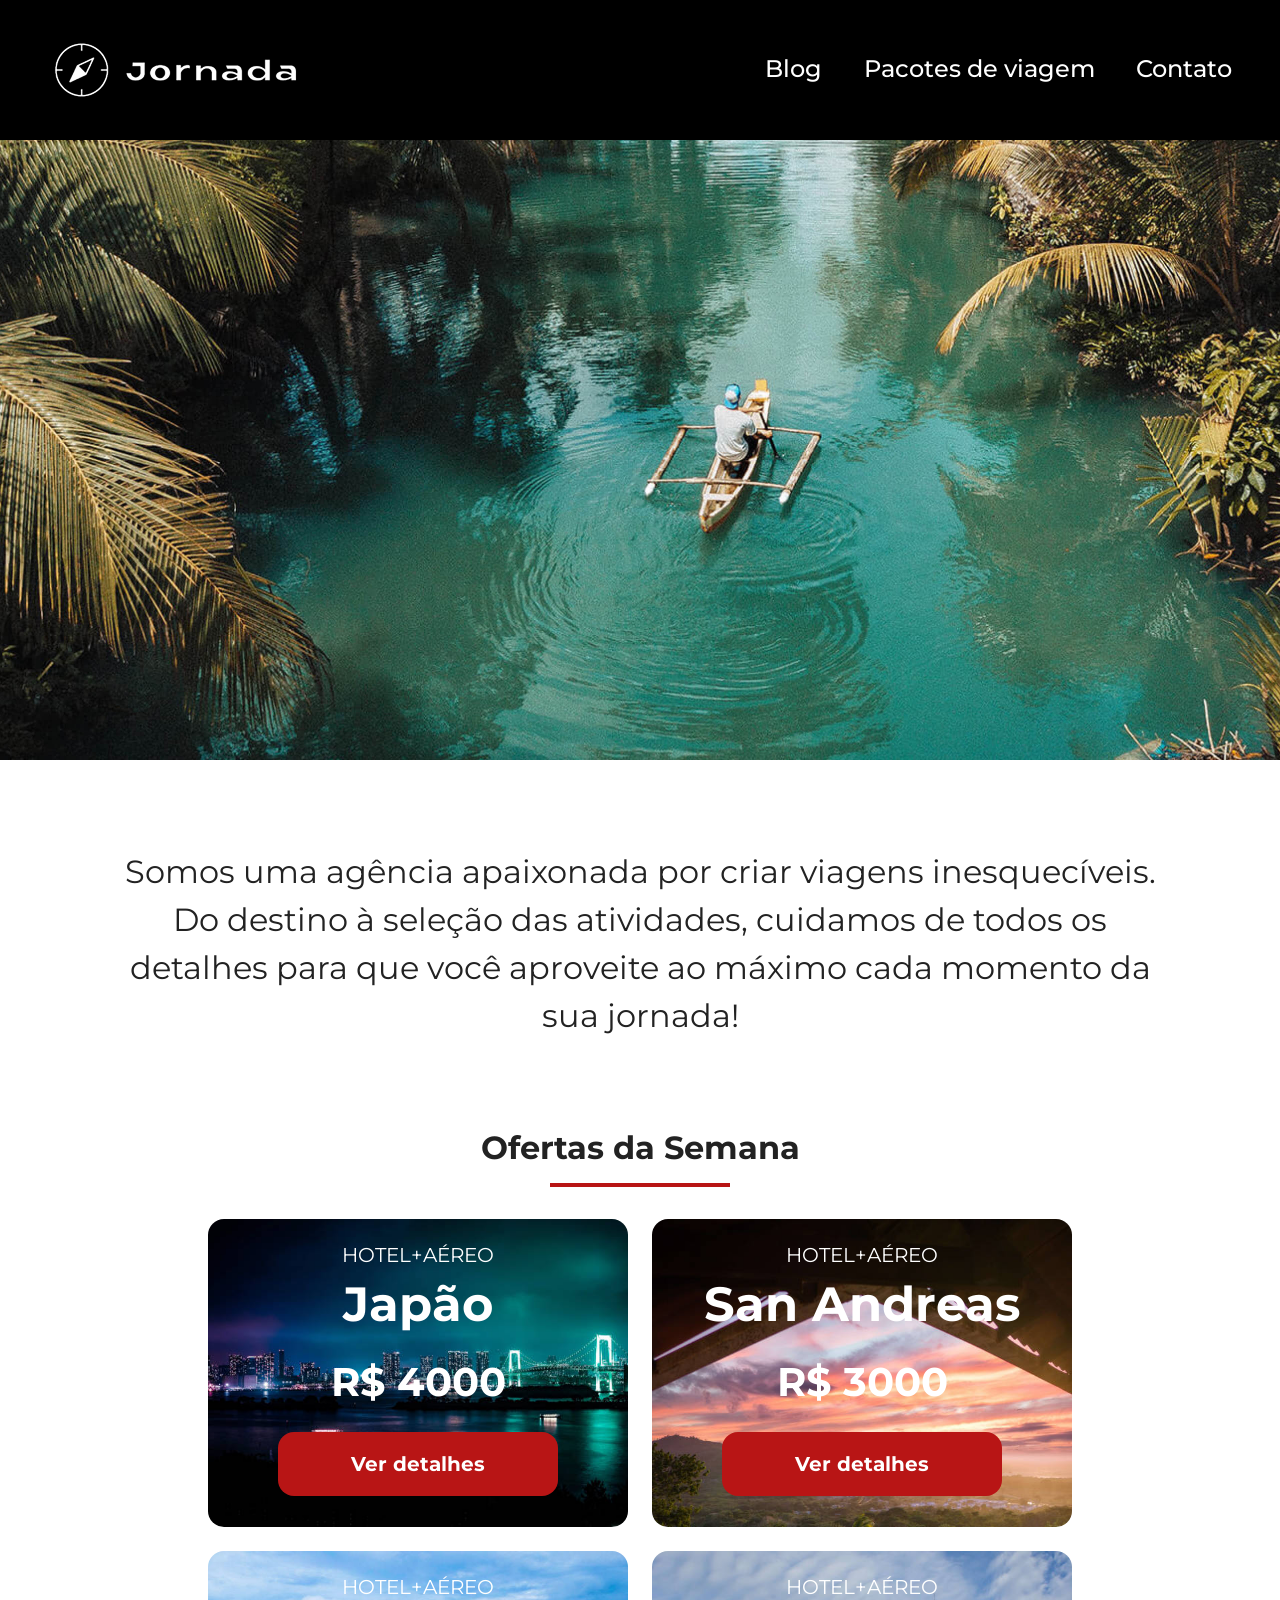
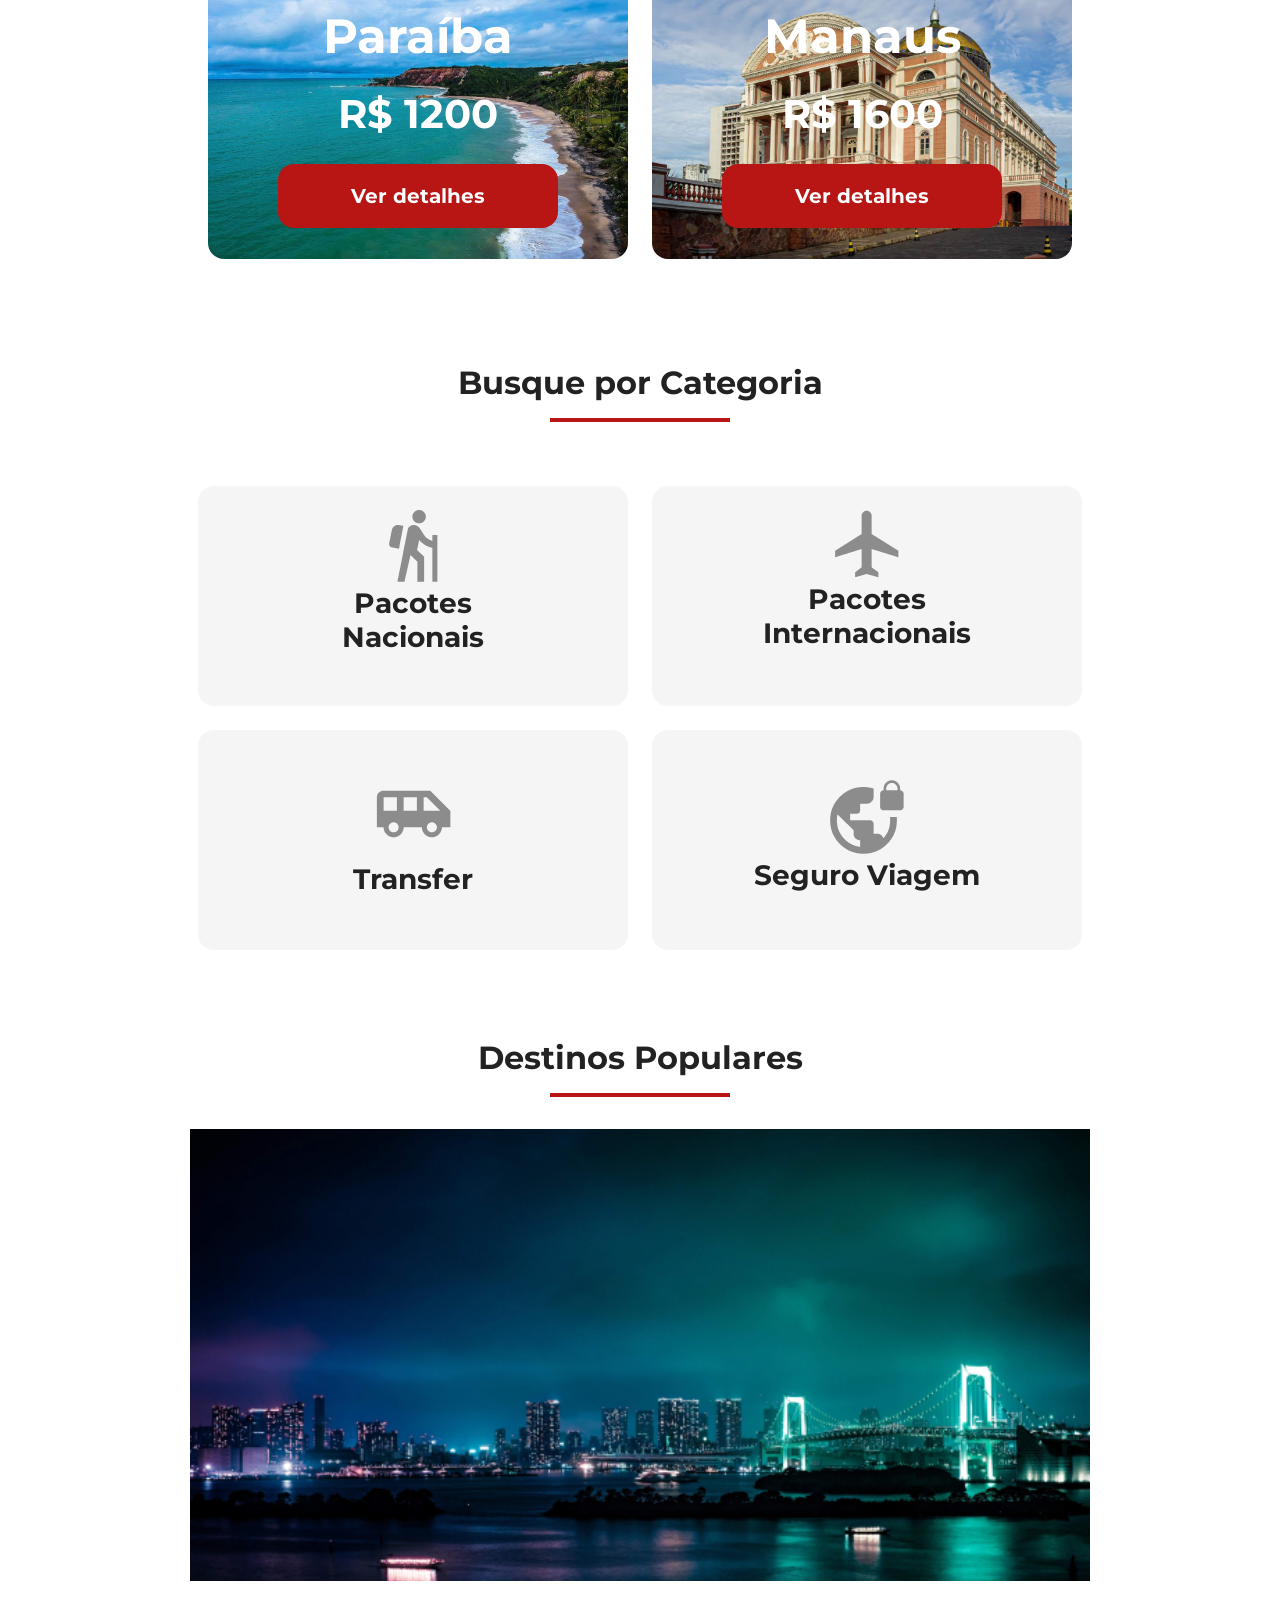
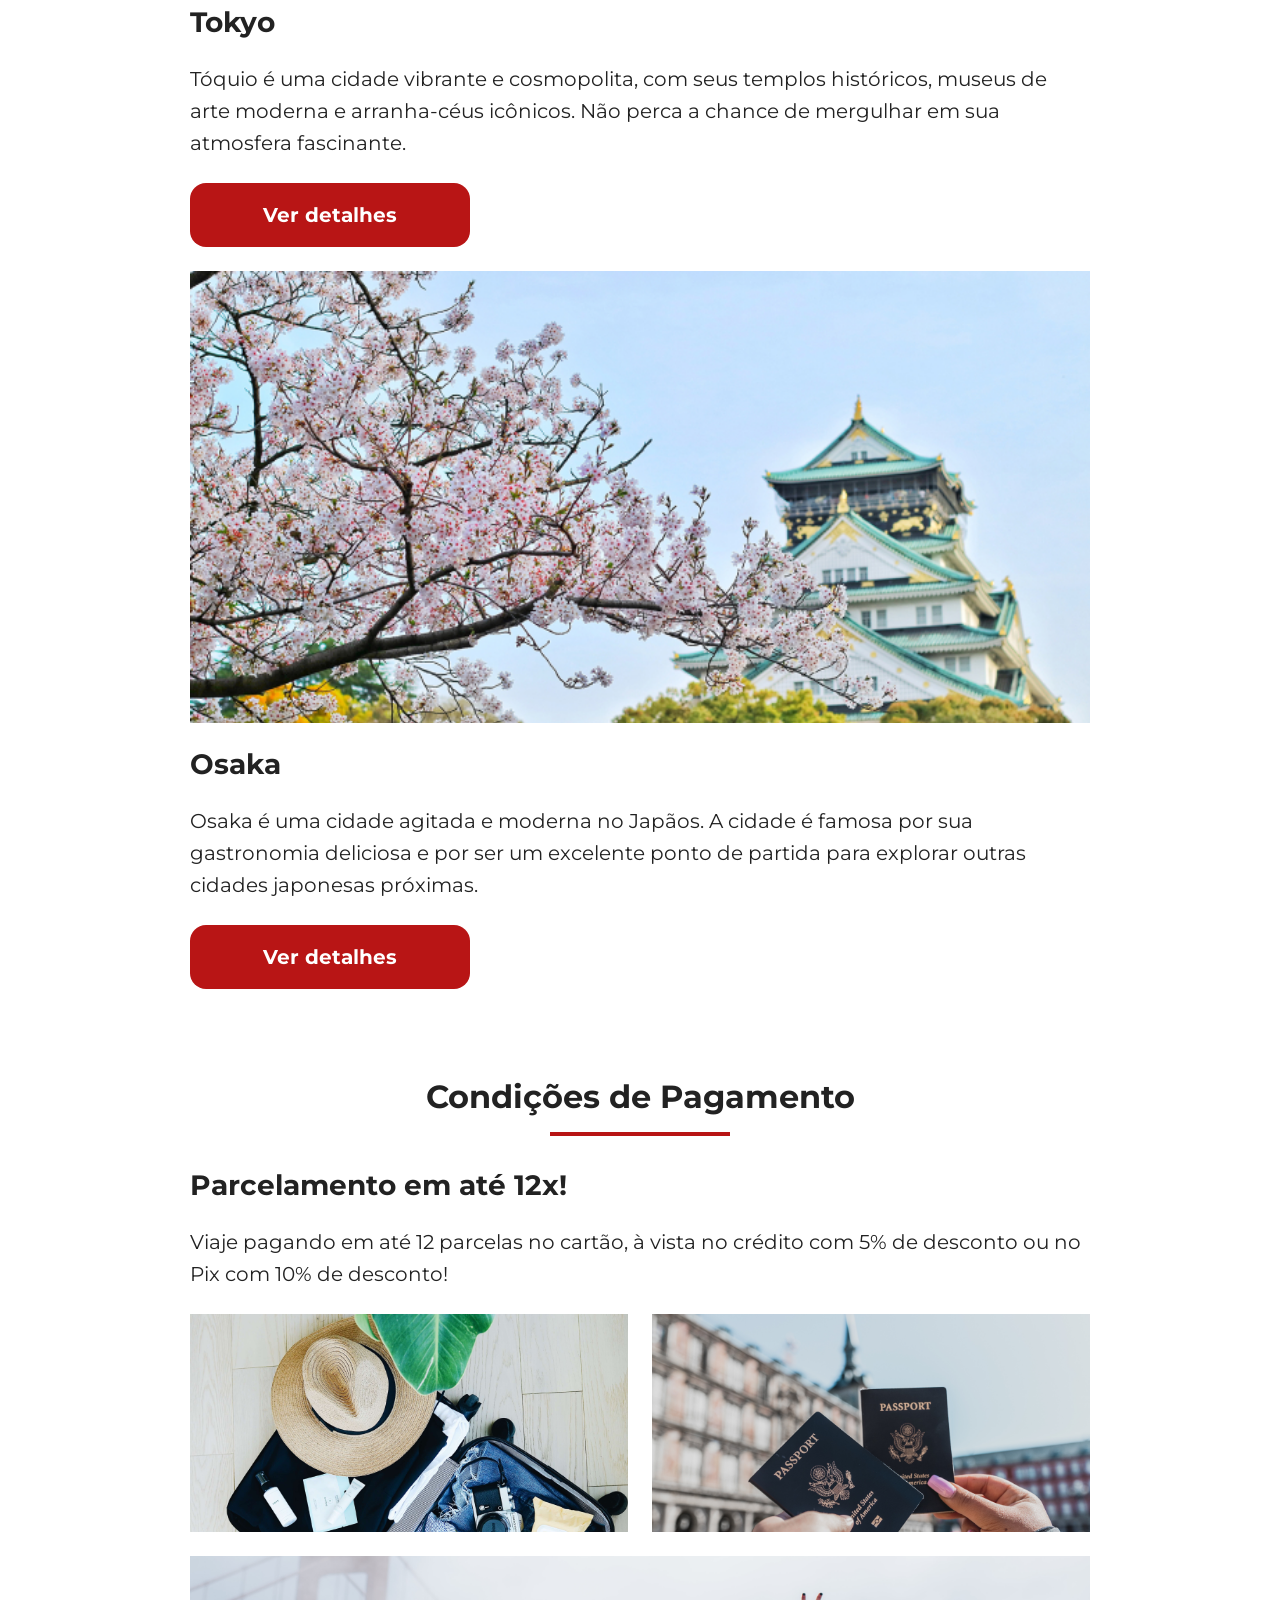
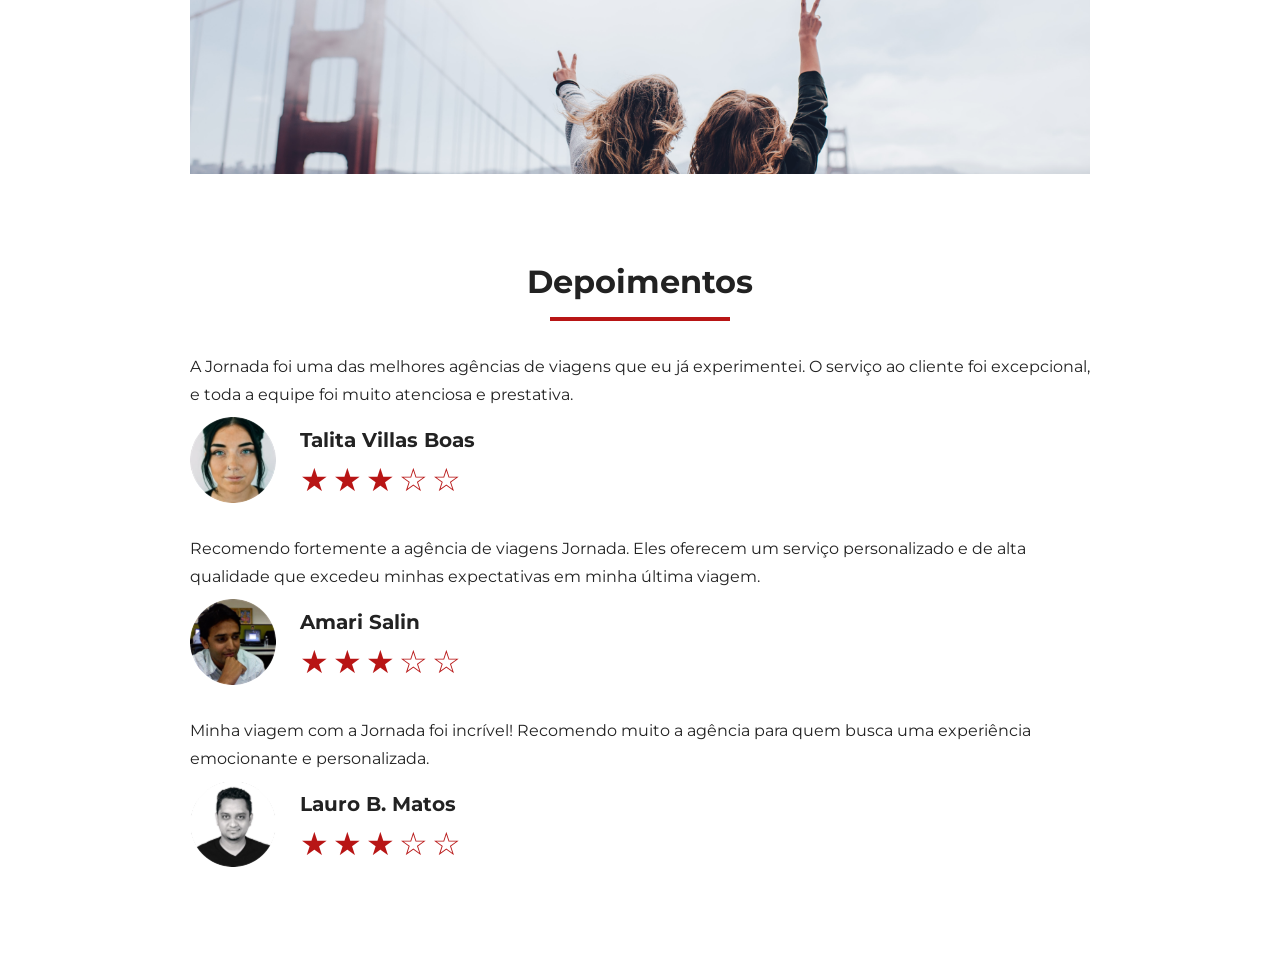
==== commit 37c7d029: "finalizando configuracoes nos depoimentos" ====
--- a/index.html
+++ b/index.html
@@ -231,5 +231,87 @@
         </div>
       </div>
     </section>
+    <section class="testimonials">
+      <div class="section-title">
+        <h2>Depoimentos</h2>
+        <hr />
+      </div>
+      <div class="testimonial-container">
+        <article>
+          <header>
+            <p>
+              A Jornada foi uma das melhores agências de viagens que eu já
+              experimentei. O serviço ao cliente foi excepcional, e toda a
+              equipe foi muito atenciosa e prestativa.
+            </p>
+          </header>
+          <footer>
+            <img
+              src="img/avatar-talita.png"
+              alt="imagem de perfil da cliente Talita Villas Boas"
+            />
+            <div class="profile-content">
+              <h3>Talita Villas Boas</h3>
+              <div class="rating">
+                <span class="star">★</span>
+                <span class="star">★</span>
+                <span class="star">★</span>
+                <span class="star">☆</span>
+                <span class="star">☆</span>
+              </div>
+            </div>
+          </footer>
+        </article>
+        <article>
+          <header>
+            <p>
+              Recomendo fortemente a agência de viagens Jornada. Eles oferecem
+              um serviço personalizado e de alta qualidade que excedeu minhas
+              expectativas em minha última viagem.
+            </p>
+          </header>
+          <footer>
+            <img
+              src="img/avatar-amari.png"
+              alt="imagem de perfil do cliente Amari Salin"
+            />
+            <div class="profile-content">
+              <h3>Amari Salin</h3>
+              <div class="rating">
+                <span class="star">★</span>
+                <span class="star">★</span>
+                <span class="star">★</span>
+                <span class="star">☆</span>
+                <span class="star">☆</span>
+              </div>
+            </div>
+          </footer>
+        </article>
+        <article>
+          <header>
+            <p>
+              Minha viagem com a Jornada foi incrível! Recomendo muito a agência
+              para quem busca uma experiência emocionante e personalizada.
+            </p>
+          </header>
+          <footer>
+            <img
+              src="img/avatar-lauro.png"
+              alt="imagem de perfil do cliente Lauro B. Matos"
+            />
+            <div class="profile-content">
+              <h3>Lauro B. Matos</h3>
+              <div class="rating">
+                <span class="star">★</span>
+                <span class="star">★</span>
+                <span class="star">★</span>
+                <span class="star">☆</span>
+                <span class="star">☆</span>
+              </div>
+            </div>
+          </footer>
+        </article>
+      </div>
+    </section>
   </body>
 </html>
--- a/css/style.css
+++ b/css/style.css
@@ -4,4 +4,5 @@
 @import url(offers.css);
 @import url(categories.css);
 @import url(destinations.css);
-@import url(payments.css);+@import url(payments.css);
+@import url(testimonials.css);
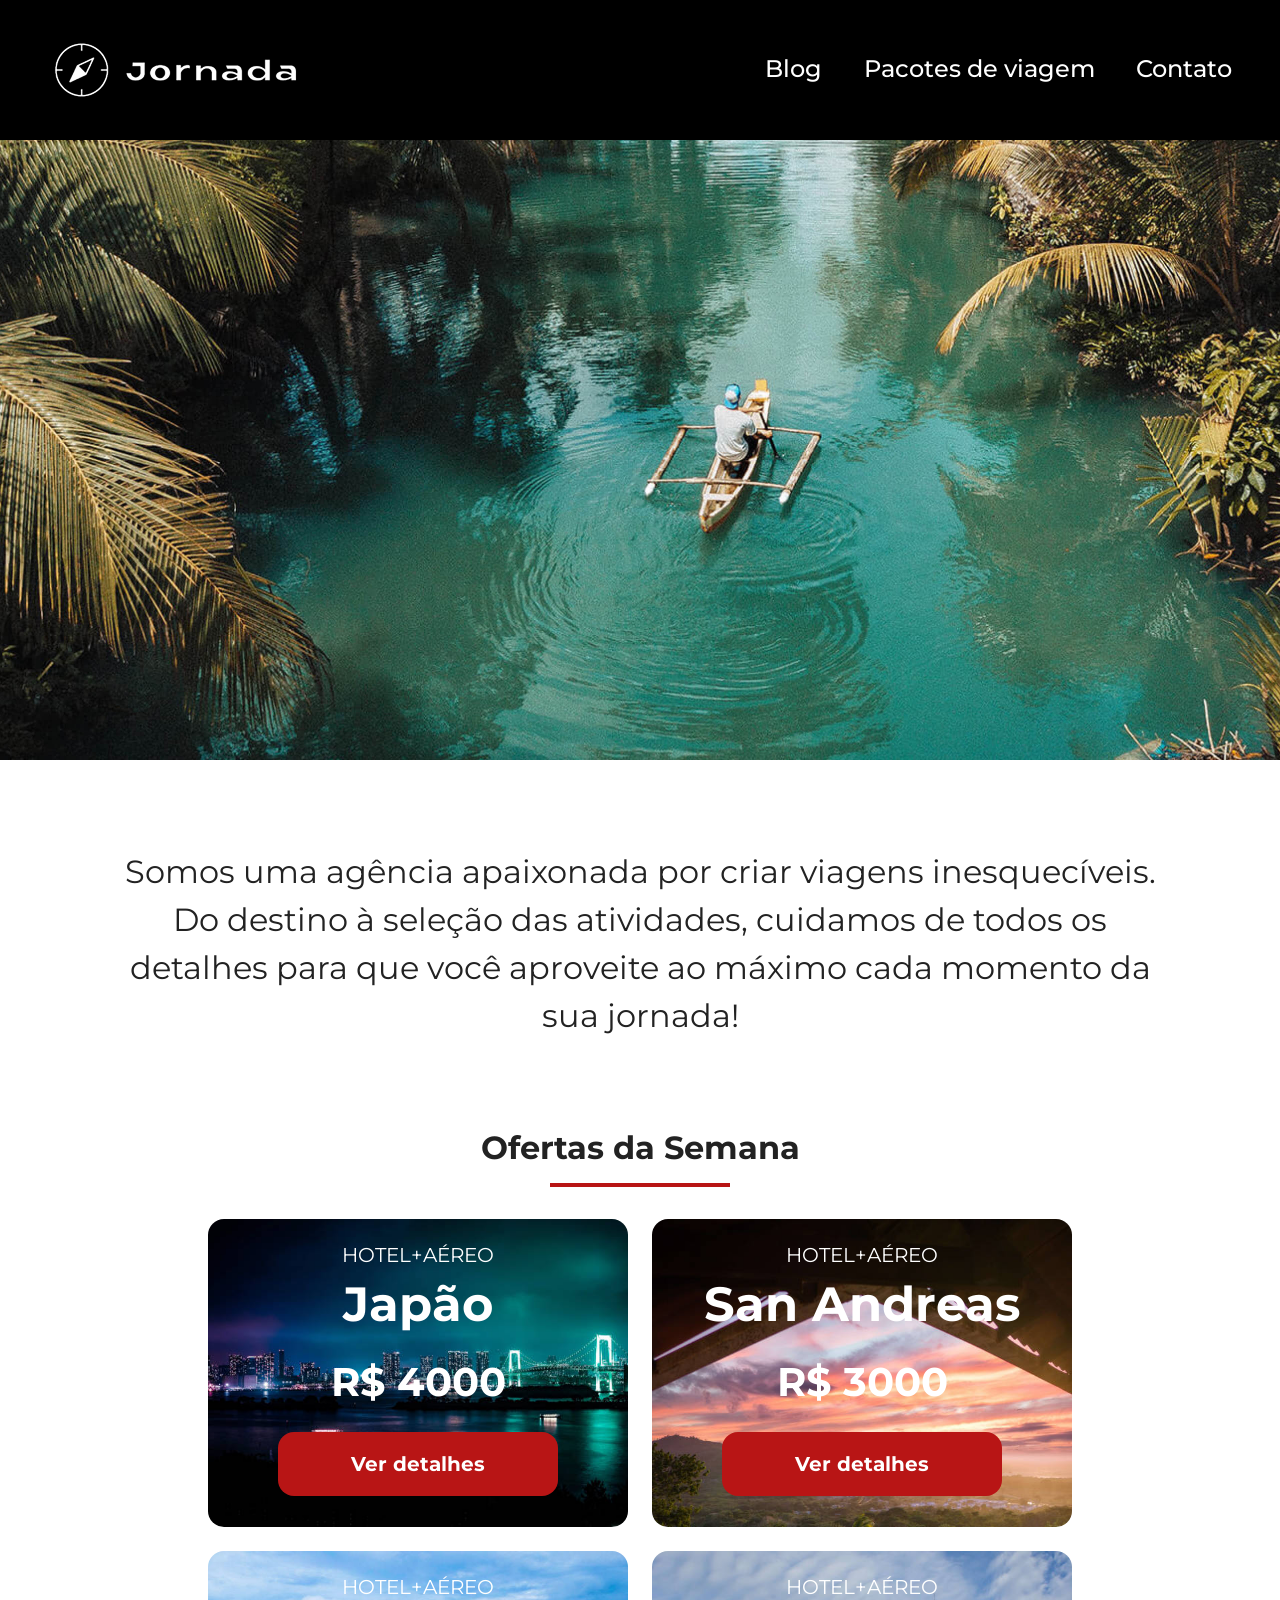
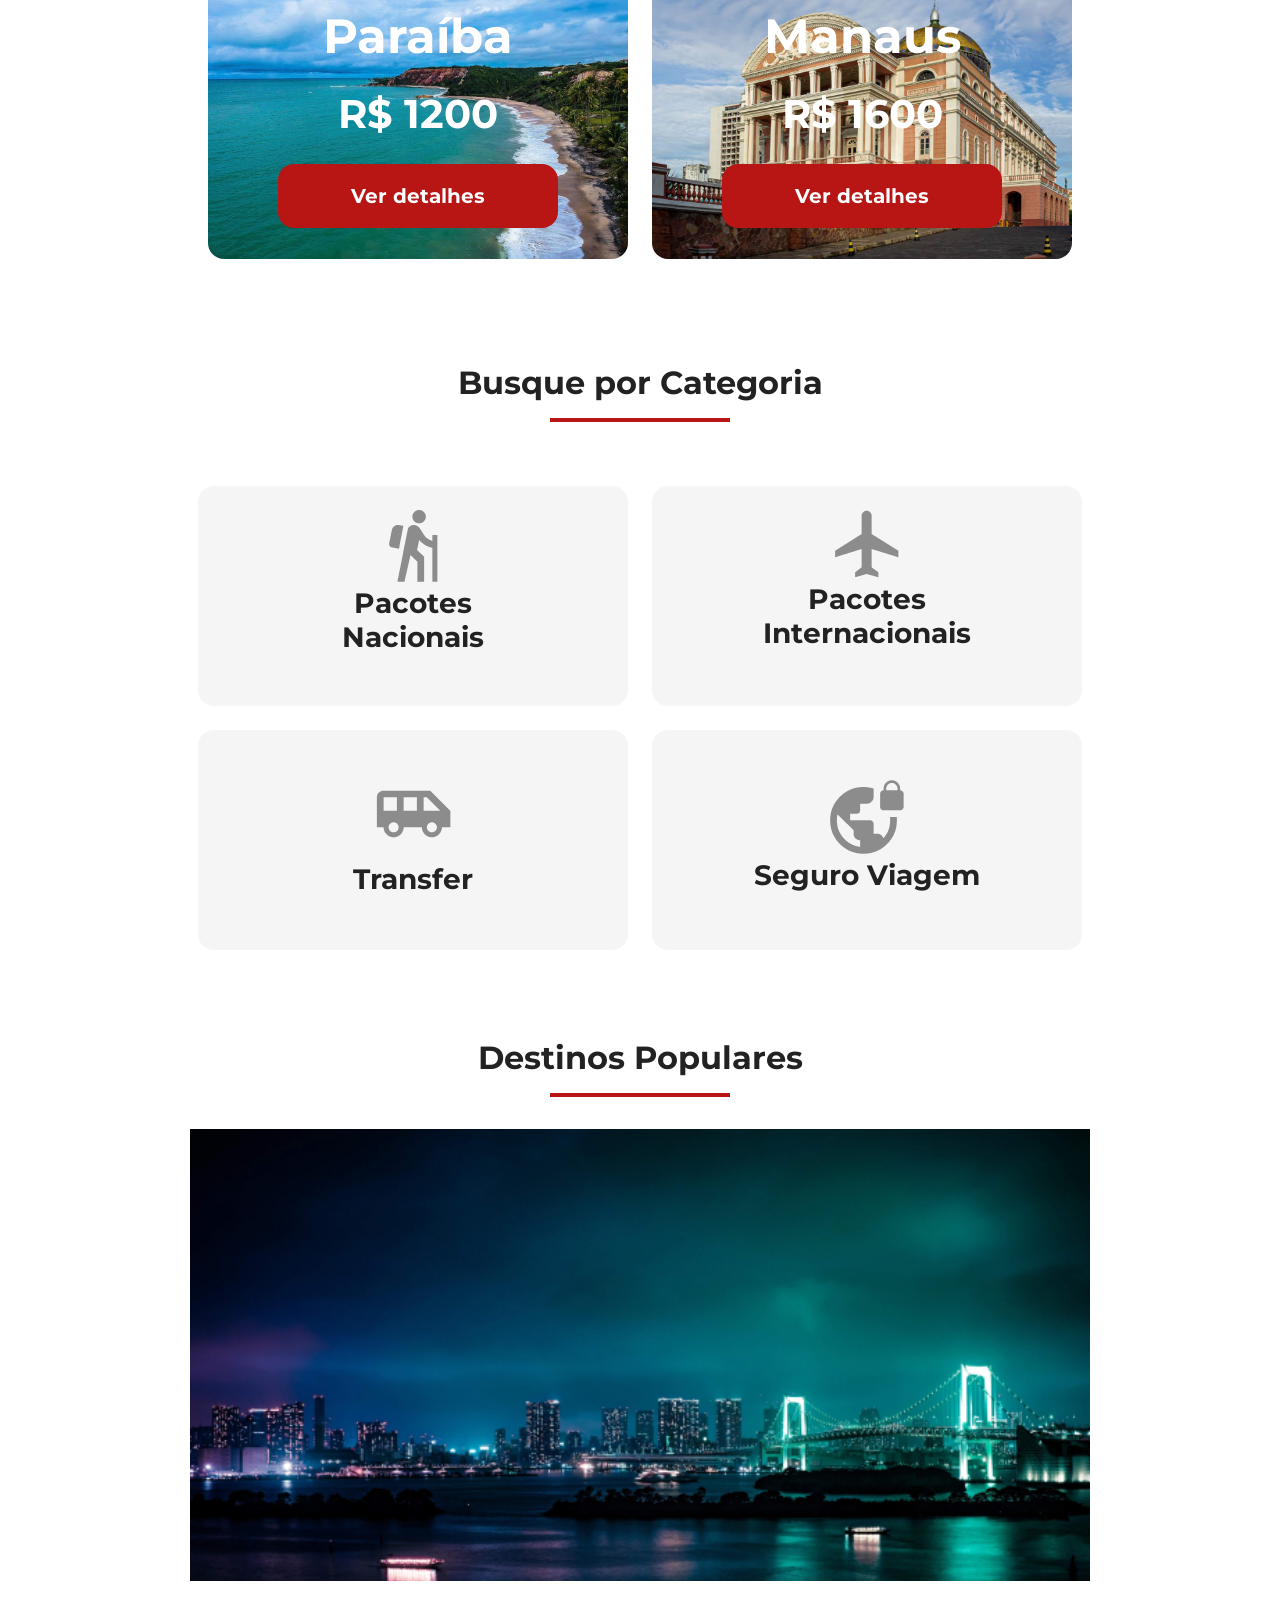
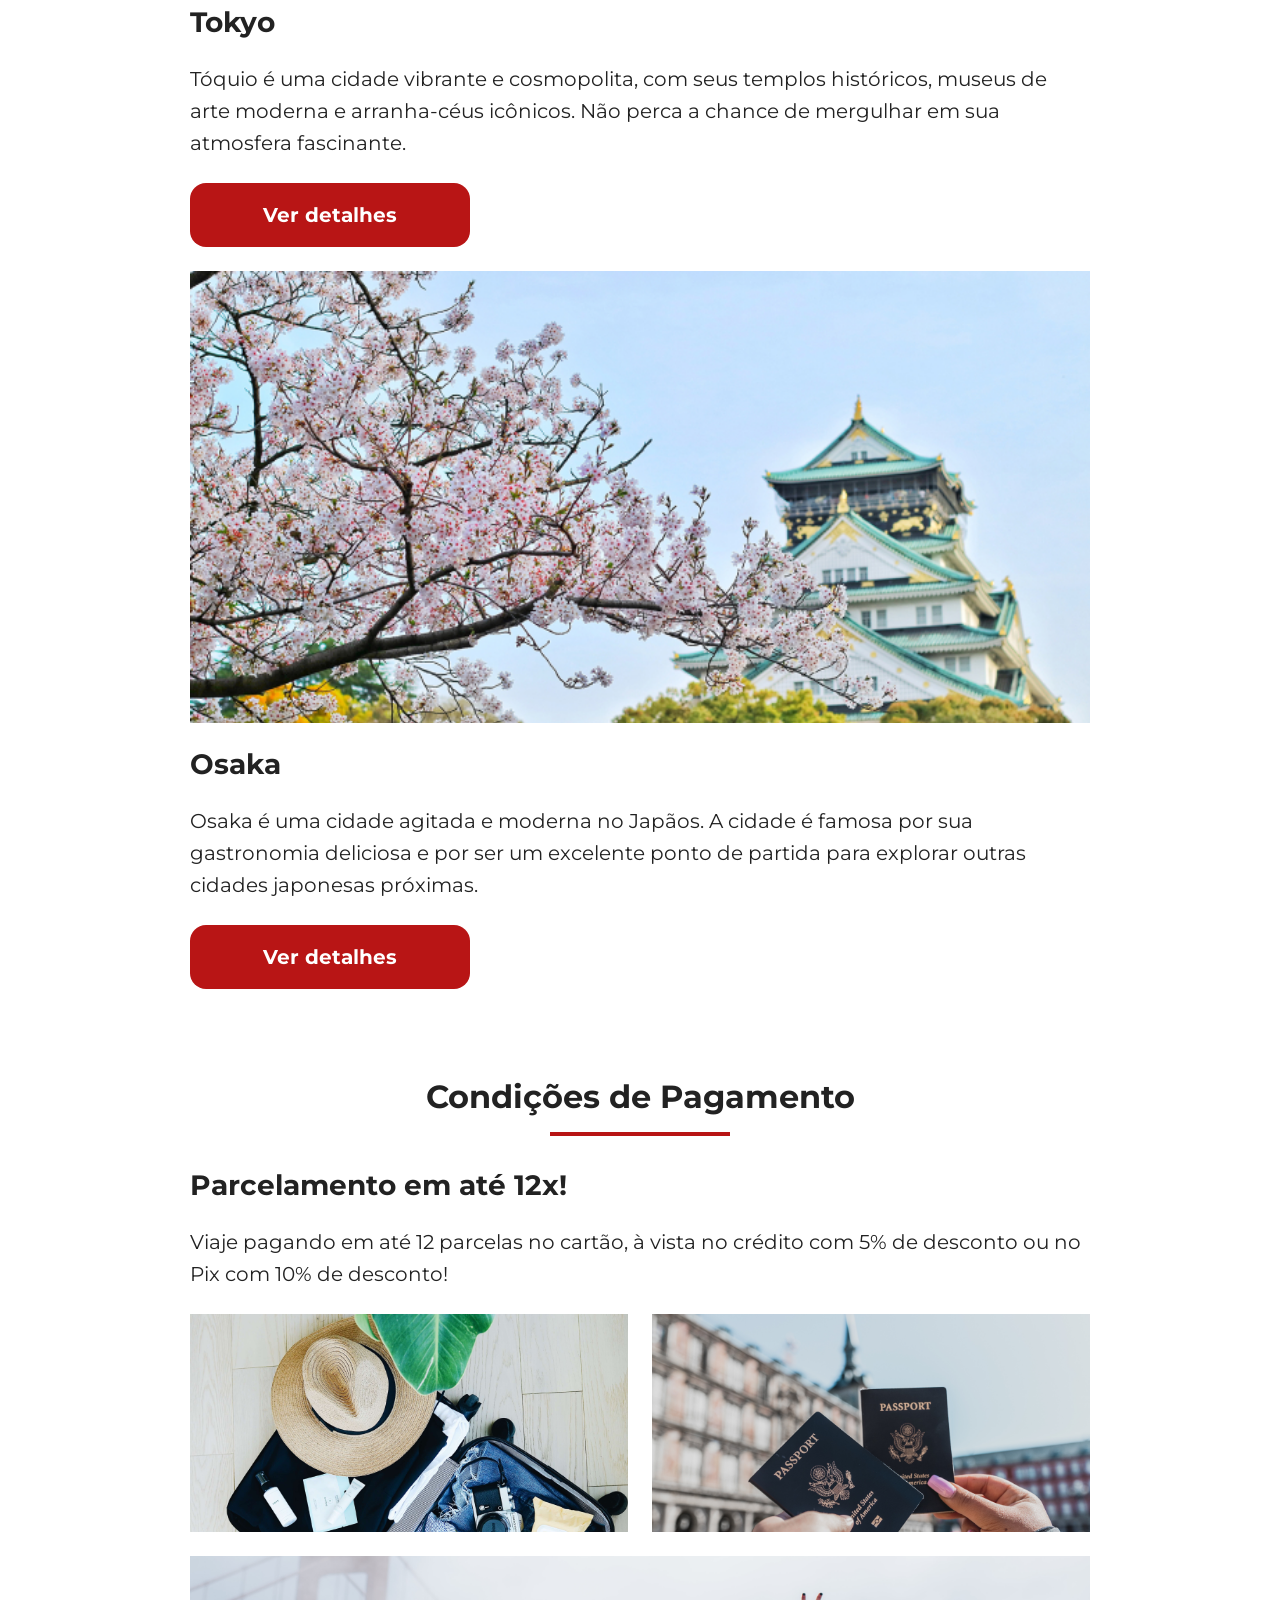
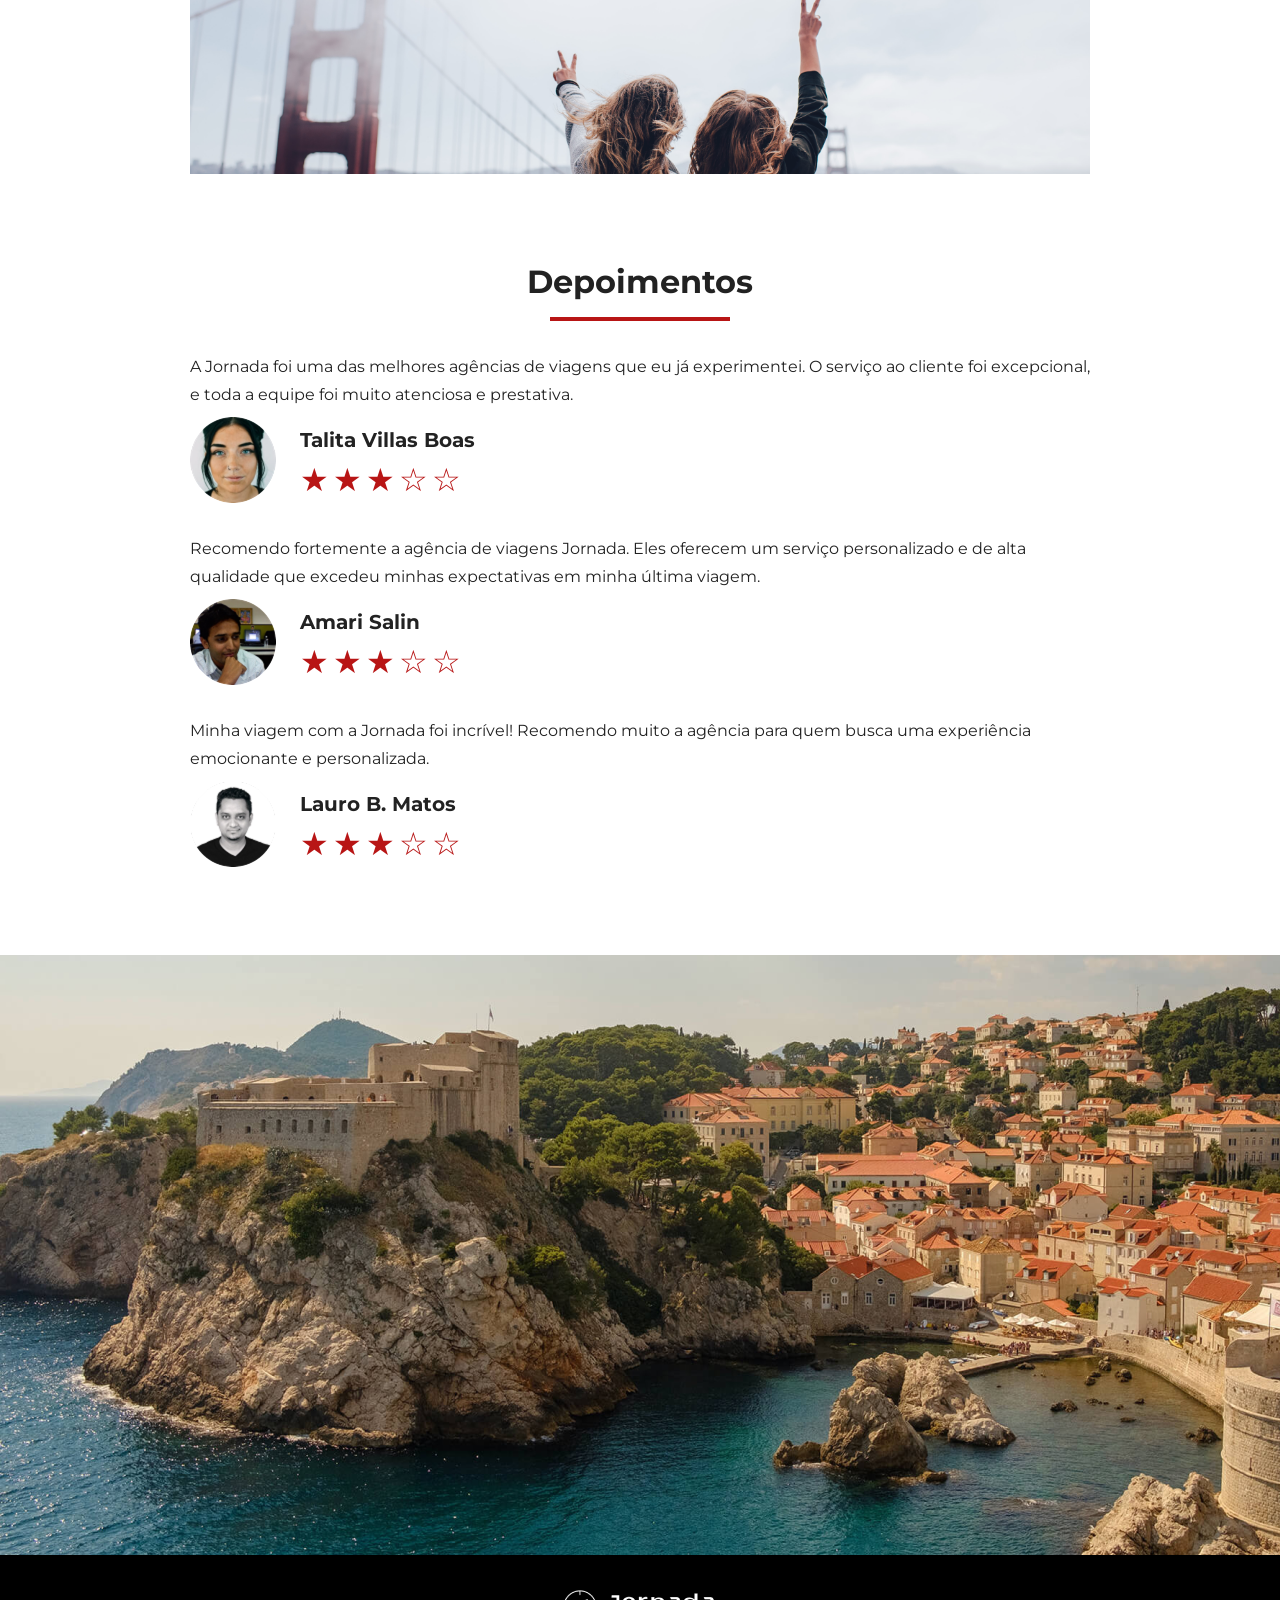
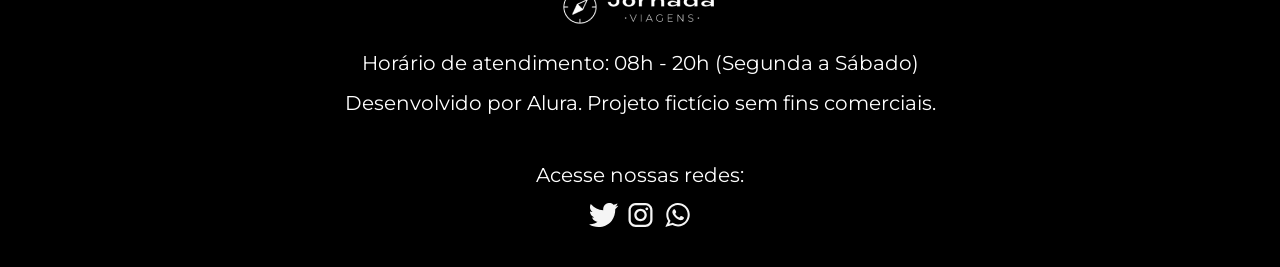
==== commit 34cbdc5c: "adicionado footer e acessibilidade" ====
--- a/index.html
+++ b/index.html
@@ -48,270 +48,307 @@
         </nav>
       </div>
     </header>
-    <section class="hero">
-      <div class="hero-img"></div>
-      <h2>
-        Somos uma agência apaixonada por criar viagens inesquecíveis. Do destino
-        à seleção das atividades, cuidamos de todos os detalhes para que você
-        aproveite ao máximo cada momento da sua jornada!
-      </h2>
-    </section>
-    <section class="offers">
-      <div class="section-title">
-        <h2>Ofertas da Semana</h2>
-        <hr />
+    <main>
+      <section class="hero">
+        <div class="hero-img"></div>
+        <h2>
+          Somos uma agência apaixonada por criar viagens inesquecíveis. Do
+          destino à seleção das atividades, cuidamos de todos os detalhes para
+          que você aproveite ao máximo cada momento da sua jornada!
+        </h2>
+      </section>
+      <section class="offers">
+        <div class="section-title">
+          <h2>Ofertas da Semana</h2>
+          <hr />
+        </div>
+        <div class="offers-cards">
+          <article class="card japao">
+            <header>
+              <p>HOTEL+AÉREO</p>
+              <h3>Japão <br /><span>R$ 4000</span></h3>
+            </header>
+            <footer>
+              <a href="#" class="button">Ver detalhes</a>
+            </footer>
+          </article>
+          <article class="card san-andreas">
+            <header>
+              <p>HOTEL+AÉREO</p>
+              <h3>San Andreas <br /><span>R$ 3000</span></h3>
+            </header>
+            <footer>
+              <a href="#" class="button">Ver detalhes</a>
+            </footer>
+          </article>
+          <article class="card paraiba">
+            <header>
+              <p>HOTEL+AÉREO</p>
+              <h3>Paraíba <br /><span>R$ 1200</span></h3>
+            </header>
+            <footer>
+              <a href="#" class="button">Ver detalhes</a>
+            </footer>
+          </article>
+          <article class="card manaus">
+            <header>
+              <p>HOTEL+AÉREO</p>
+              <h3>Manaus <br /><span>R$ 1600</span></h3>
+            </header>
+            <footer>
+              <a href="#" class="button">Ver detalhes</a>
+            </footer>
+          </article>
+        </div>
+      </section>
+      <section class="categories">
+        <div class="section-title">
+          <h2>Busque por Categoria</h2>
+          <hr />
+        </div>
+        <div class="categories-cards">
+          <a
+            class="card"
+            href="#"
+            target="_blank"
+            title="Busque pela categoria Pacotes Nacionais"
+          >
+            <img
+              src="img/icone-caminhada.png"
+              alt="ícone cinza representando uma pessoa fazendo tracking"
+            />
+            <h3 class="content-title">
+              Pacotes<br />
+              Nacionais
+            </h3>
+          </a>
+
+          <a
+            class="card"
+            href="#"
+            target="_blank"
+            title="Busque pela categoria Pacotes Internacionais"
+          >
+            <img
+              src="img/icone-aviao.png"
+              alt="ícone cinza representando um avião"
+            />
+            <h3 class="content-title">
+              Pacotes <br />
+              Internacionais
+            </h3>
+          </a>
+          <a
+            class="card single-line transfer"
+            href="#"
+            target="_blank"
+            title="Busque pela categoria Transfer"
+          >
+            <img
+              src="img/icone-onibus.png"
+              alt="ícone cinza representando um ônibus"
+            />
+            <h3 class="content-title">Transfer</h3>
+          </a>
+          <a
+            class="card single-line"
+            href="#"
+            target="_blank"
+            title="Busque pela categoria Seguro Viagem"
+          >
+            <img
+              src="img/icone-planeta.png"
+              alt="ícone cinza representando o planeta terra com um cadeado"
+            />
+            <h3 class="content-title">Seguro Viagem</h3>
+          </a>
+        </div>
+      </section>
+      <section class="destinations">
+        <div class="section-title">
+          <h2>Destinos Populares</h2>
+          <hr />
+        </div>
+        <div class="destination-items">
+          <article class="item tokyo">
+            <header>
+              <div class="img-item"></div>
+              <h3 class="content-title">Tokyo</h3>
+            </header>
+            <p class="content-text">
+              Tóquio é uma cidade vibrante e cosmopolita, com seus templos
+              históricos, museus de arte moderna e arranha-céus icônicos. Não
+              perca a chance de mergulhar em sua atmosfera fascinante.
+            </p>
+            <footer>
+              <a
+                href="#"
+                class="button"
+                target="_blank"
+                title="Veja mais detalhes do destino Tokyo"
+                >Ver detalhes</a
+              >
+            </footer>
+          </article>
+          <article class="item osaka">
+            <header>
+              <div class="img-item"></div>
+              <h3 class="content-title">Osaka</h3>
+            </header>
+            <p class="content-text">
+              Osaka é uma cidade agitada e moderna no Japãos. A cidade é famosa
+              por sua gastronomia deliciosa e por ser um excelente ponto de
+              partida para explorar outras cidades japonesas próximas.
+            </p>
+            <footer>
+              <a
+                href="#"
+                class="button"
+                target="_blank"
+                title="Veja mais detalhes do destino Osaka"
+                >Ver detalhes</a
+              >
+            </footer>
+          </article>
+        </div>
+      </section>
+      <section class="payments">
+        <div class="section-title">
+          <h2>Condições de Pagamento</h2>
+          <hr />
+        </div>
+        <div class="content-container">
+          <div class="text-content">
+            <h3 class="content-title">Parcelamento em até 12x!</h3>
+            <p class="content-text">
+              Viaje pagando em até 12 parcelas no cartão, à vista no crédito com
+              5% de desconto ou no Pix com 10% de desconto!
+            </p>
+          </div>
+          <div class="image-gallery">
+            <div class="image first"></div>
+            <div class="image second"></div>
+            <div class="image thirdy colspan-2"></div>
+          </div>
+        </div>
+      </section>
+      <section class="testimonials">
+        <div class="section-title">
+          <h2>Depoimentos</h2>
+          <hr />
+        </div>
+        <div class="testimonial-container">
+          <article>
+            <header>
+              <p>
+                A Jornada foi uma das melhores agências de viagens que eu já
+                experimentei. O serviço ao cliente foi excepcional, e toda a
+                equipe foi muito atenciosa e prestativa.
+              </p>
+            </header>
+            <footer>
+              <img
+                src="img/avatar-talita.png"
+                alt="imagem de perfil da cliente Talita Villas Boas"
+              />
+              <div class="profile-content">
+                <h3>Talita Villas Boas</h3>
+                <div class="rating">
+                  <span class="star">★</span>
+                  <span class="star">★</span>
+                  <span class="star">★</span>
+                  <span class="star">☆</span>
+                  <span class="star">☆</span>
+                </div>
+              </div>
+            </footer>
+          </article>
+          <article>
+            <header>
+              <p>
+                Recomendo fortemente a agência de viagens Jornada. Eles oferecem
+                um serviço personalizado e de alta qualidade que excedeu minhas
+                expectativas em minha última viagem.
+              </p>
+            </header>
+            <footer>
+              <img
+                src="img/avatar-amari.png"
+                alt="imagem de perfil do cliente Amari Salin"
+              />
+              <div class="profile-content">
+                <h3>Amari Salin</h3>
+                <div class="rating">
+                  <span class="star">★</span>
+                  <span class="star">★</span>
+                  <span class="star">★</span>
+                  <span class="star">☆</span>
+                  <span class="star">☆</span>
+                </div>
+              </div>
+            </footer>
+          </article>
+          <article>
+            <header>
+              <p>
+                Minha viagem com a Jornada foi incrível! Recomendo muito a
+                agência para quem busca uma experiência emocionante e
+                personalizada.
+              </p>
+            </header>
+            <footer>
+              <img
+                src="img/avatar-lauro.png"
+                alt="imagem de perfil do cliente Lauro B. Matos"
+              />
+              <div class="profile-content">
+                <h3>Lauro B. Matos</h3>
+                <div class="rating">
+                  <span class="star">★</span>
+                  <span class="star">★</span>
+                  <span class="star">★</span>
+                  <span class="star">☆</span>
+                  <span class="star">☆</span>
+                </div>
+              </div>
+            </footer>
+          </article>
+        </div>
+      </section>
+      <section class="bottom-hero">
+        <div class="hero-img"></div>
+      </section>
+    </main>
+    <footer class="main-footer">
+      <div class="footer-content">
+        <img src="img/logo-footer.png" alt="logo completo Jornada Viagens" />
+        <p>Horário de atendimento: 08h - 20h (Segunda a Sábado)</p>
+        <p>Desenvolvido por Alura. Projeto fictício sem fins comerciais.</p>
       </div>
-      <div class="offers-cards">
-        <article class="card japao">
-          <header>
-            <p>HOTEL+AÉREO</p>
-            <h3>Japão <br /><span>R$ 4000</span></h3>
-          </header>
-          <footer>
-            <a href="#" class="button">Ver detalhes</a>
-          </footer>
-        </article>
-        <article class="card san-andreas">
-          <header>
-            <p>HOTEL+AÉREO</p>
-            <h3>San Andreas <br /><span>R$ 3000</span></h3>
-          </header>
-          <footer>
-            <a href="#" class="button">Ver detalhes</a>
-          </footer>
-        </article>
-        <article class="card paraiba">
-          <header>
-            <p>HOTEL+AÉREO</p>
-            <h3>Paraíba <br /><span>R$ 1200</span></h3>
-          </header>
-          <footer>
-            <a href="#" class="button">Ver detalhes</a>
-          </footer>
-        </article>
-        <article class="card manaus">
-          <header>
-            <p>HOTEL+AÉREO</p>
-            <h3>Manaus <br /><span>R$ 1600</span></h3>
-          </header>
-          <footer>
-            <a href="#" class="button">Ver detalhes</a>
-          </footer>
-        </article>
-      </div>
-    </section>
-    <section class="categories">
-      <div class="section-title">
-        <h2>Busque por Categoria</h2>
-        <hr />
-      </div>
-      <div class="categories-cards">
+      <div class="footer-social">
+        <p>Acesse nossas redes:</p>
+
+        <a href="#" target="_blank" title="Acesse o Twitter do Jornada Viagens"
+          ><img
+            src="img/icone-twitter.svg"
+            alt="icone do Twitter na cor branca"
+        /></a>
+
         <a
-          class="card"
           href="#"
           target="_blank"
-          title="Busque pela categoria Pacotes Nacionais"
-        >
-          <img
-            src="img/icone-caminhada.png"
-            alt="ícone cinza representando uma pessoa fazendo tracking"
-          />
-          <h3 class="content-title">
-            Pacotes<br />
-            Nacionais
-          </h3>
-        </a>
+          title="Acesse o Instagram do Jornada Viagens"
+          ><img
+            src="img/icone-instagram.svg"
+            alt="icone do Instagram na cor branca"
+        /></a>
 
-        <a
-          class="card"
-          href="#"
-          target="_blank"
-          title="Busque pela categoria Pacotes Internacionais"
-        >
-          <img
-            src="img/icone-aviao.png"
-            alt="ícone cinza representando um avião"
-          />
-          <h3 class="content-title">
-            Pacotes <br />
-            Internacionais
-          </h3>
-        </a>
-        <a
-          class="card single-line transfer"
-          href="#"
-          target="_blank"
-          title="Busque pela categoria Transfer"
-        >
-          <img
-            src="img/icone-onibus.png"
-            alt="ícone cinza representando um ônibus"
-          />
-          <h3 class="content-title">Transfer</h3>
-        </a>
-        <a
-          class="card single-line"
-          href="#"
-          target="_blank"
-          title="Busque pela categoria Seguro Viagem"
-        >
-          <img
-            src="img/icone-planeta.png"
-            alt="ícone cinza representando o planeta terra com um cadeado"
-          />
-          <h3 class="content-title">Seguro Viagem</h3>
-        </a>
+        <a href="#" target="_blank" title="Entre em contato através do whatsapp"
+          ><img
+            src="img/icone-whatsapp.svg"
+            alt="icone do whatsapp na cor branca"
+        /></a>
       </div>
-    </section>
-    <section class="destinations">
-      <div class="section-title">
-        <h2>Destinos Populares</h2>
-        <hr />
-      </div>
-      <div class="destination-items">
-        <article class="item tokyo">
-          <header>
-            <div class="img-item"></div>
-            <h3 class="content-title">Tokyo</h3>
-          </header>
-          <p class="content-text">
-            Tóquio é uma cidade vibrante e cosmopolita, com seus templos
-            históricos, museus de arte moderna e arranha-céus icônicos. Não
-            perca a chance de mergulhar em sua atmosfera fascinante.
-          </p>
-          <footer>
-            <a
-              href="#"
-              class="button"
-              target="_blank"
-              title="Veja mais detalhes do destino Tokyo"
-              >Ver detalhes</a
-            >
-          </footer>
-        </article>
-        <article class="item osaka">
-          <header>
-            <div class="img-item"></div>
-            <h3 class="content-title">Osaka</h3>
-          </header>
-          <p class="content-text">
-            Osaka é uma cidade agitada e moderna no Japãos. A cidade é famosa
-            por sua gastronomia deliciosa e por ser um excelente ponto de
-            partida para explorar outras cidades japonesas próximas.
-          </p>
-          <footer>
-            <a
-              href="#"
-              class="button"
-              target="_blank"
-              title="Veja mais detalhes do destino Osaka"
-              >Ver detalhes</a
-            >
-          </footer>
-        </article>
-      </div>
-    </section>
-    <section class="payments">
-      <div class="section-title">
-        <h2>Condições de Pagamento</h2>
-        <hr />
-      </div>
-      <div class="content-container">
-        <div class="text-content">
-          <h3 class="content-title">Parcelamento em até 12x!</h3>
-          <p class="content-text">
-            Viaje pagando em até 12 parcelas no cartão, à vista no crédito com
-            5% de desconto ou no Pix com 10% de desconto!
-          </p>
-        </div>
-        <div class="image-gallery">
-          <div class="image first"></div>
-          <div class="image second"></div>
-          <div class="image thirdy colspan-2"></div>
-        </div>
-      </div>
-    </section>
-    <section class="testimonials">
-      <div class="section-title">
-        <h2>Depoimentos</h2>
-        <hr />
-      </div>
-      <div class="testimonial-container">
-        <article>
-          <header>
-            <p>
-              A Jornada foi uma das melhores agências de viagens que eu já
-              experimentei. O serviço ao cliente foi excepcional, e toda a
-              equipe foi muito atenciosa e prestativa.
-            </p>
-          </header>
-          <footer>
-            <img
-              src="img/avatar-talita.png"
-              alt="imagem de perfil da cliente Talita Villas Boas"
-            />
-            <div class="profile-content">
-              <h3>Talita Villas Boas</h3>
-              <div class="rating">
-                <span class="star">★</span>
-                <span class="star">★</span>
-                <span class="star">★</span>
-                <span class="star">☆</span>
-                <span class="star">☆</span>
-              </div>
-            </div>
-          </footer>
-        </article>
-        <article>
-          <header>
-            <p>
-              Recomendo fortemente a agência de viagens Jornada. Eles oferecem
-              um serviço personalizado e de alta qualidade que excedeu minhas
-              expectativas em minha última viagem.
-            </p>
-          </header>
-          <footer>
-            <img
-              src="img/avatar-amari.png"
-              alt="imagem de perfil do cliente Amari Salin"
-            />
-            <div class="profile-content">
-              <h3>Amari Salin</h3>
-              <div class="rating">
-                <span class="star">★</span>
-                <span class="star">★</span>
-                <span class="star">★</span>
-                <span class="star">☆</span>
-                <span class="star">☆</span>
-              </div>
-            </div>
-          </footer>
-        </article>
-        <article>
-          <header>
-            <p>
-              Minha viagem com a Jornada foi incrível! Recomendo muito a agência
-              para quem busca uma experiência emocionante e personalizada.
-            </p>
-          </header>
-          <footer>
-            <img
-              src="img/avatar-lauro.png"
-              alt="imagem de perfil do cliente Lauro B. Matos"
-            />
-            <div class="profile-content">
-              <h3>Lauro B. Matos</h3>
-              <div class="rating">
-                <span class="star">★</span>
-                <span class="star">★</span>
-                <span class="star">★</span>
-                <span class="star">☆</span>
-                <span class="star">☆</span>
-              </div>
-            </div>
-          </footer>
-        </article>
-      </div>
-    </section>
+    </footer>
   </body>
 </html>
--- a/css/style.css
+++ b/css/style.css
@@ -6,3 +6,4 @@
 @import url(destinations.css);
 @import url(payments.css);
 @import url(testimonials.css);
+@import url(footer.css);
